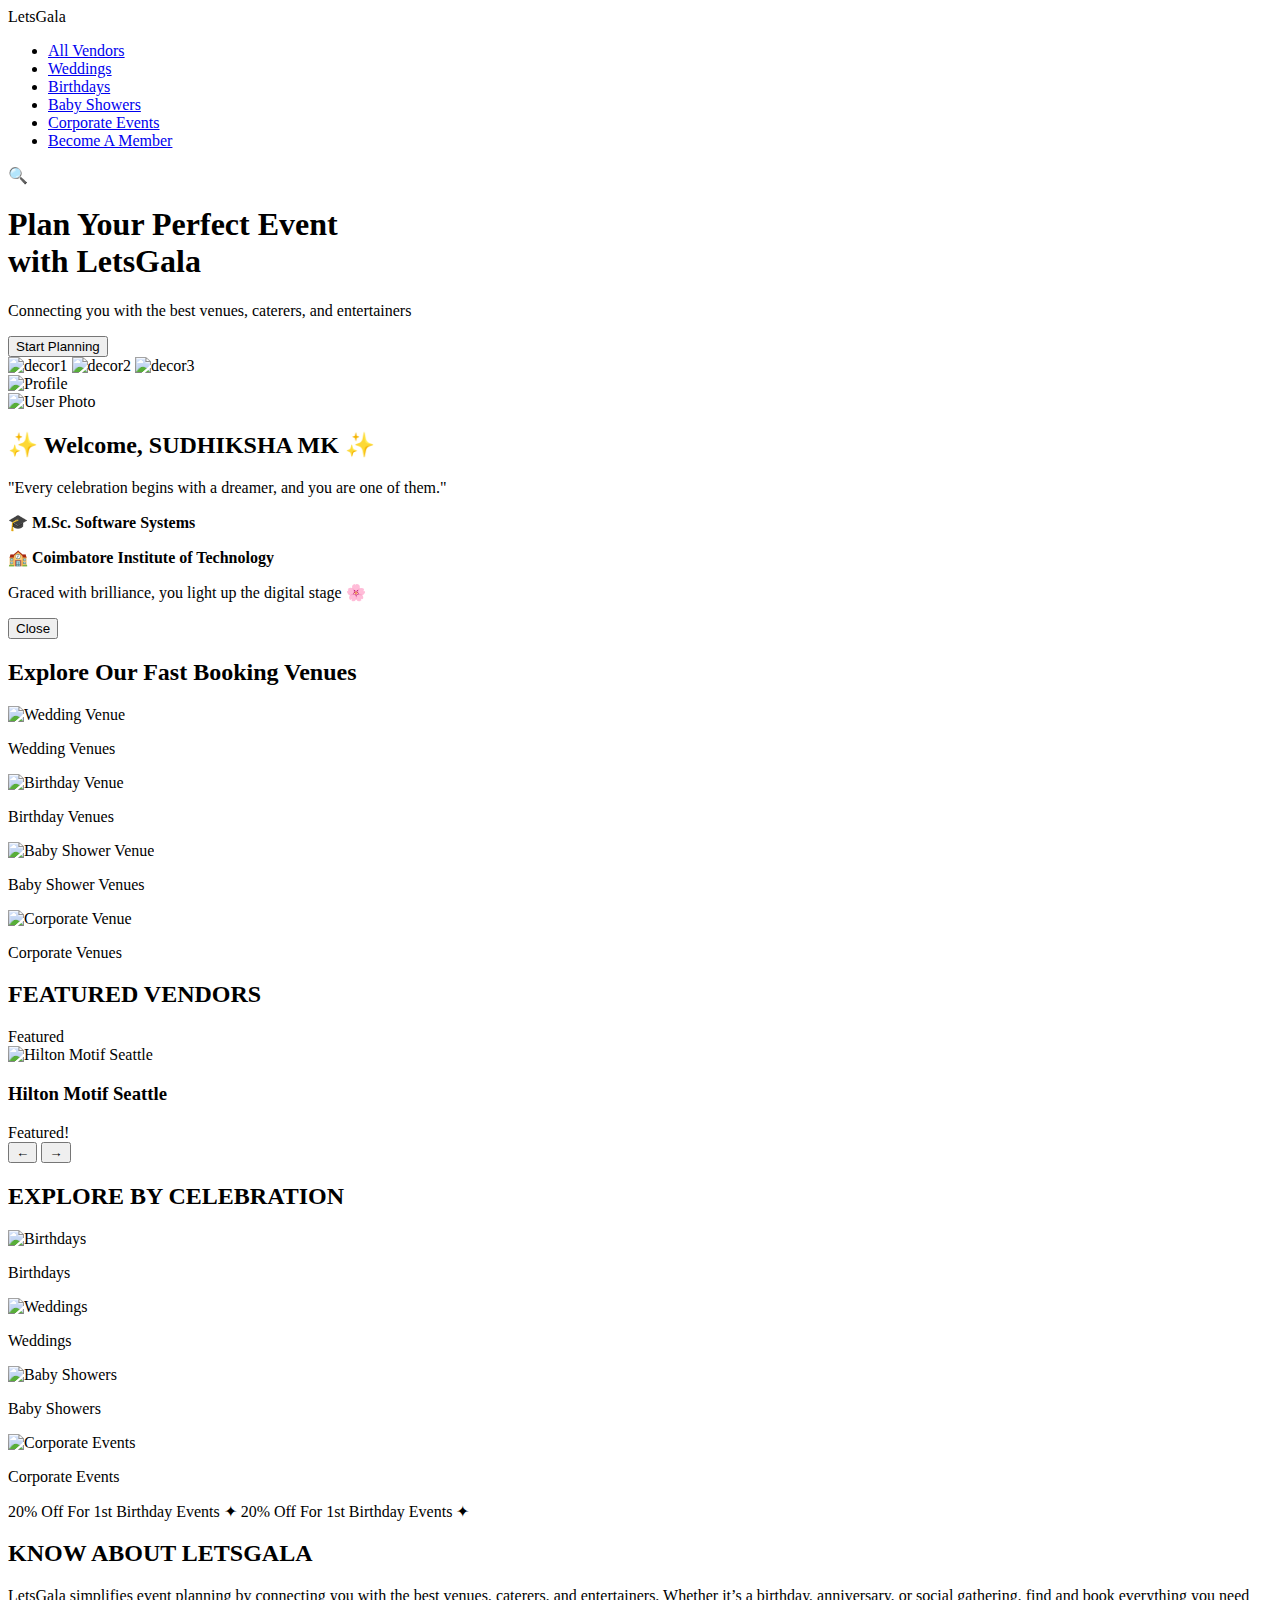
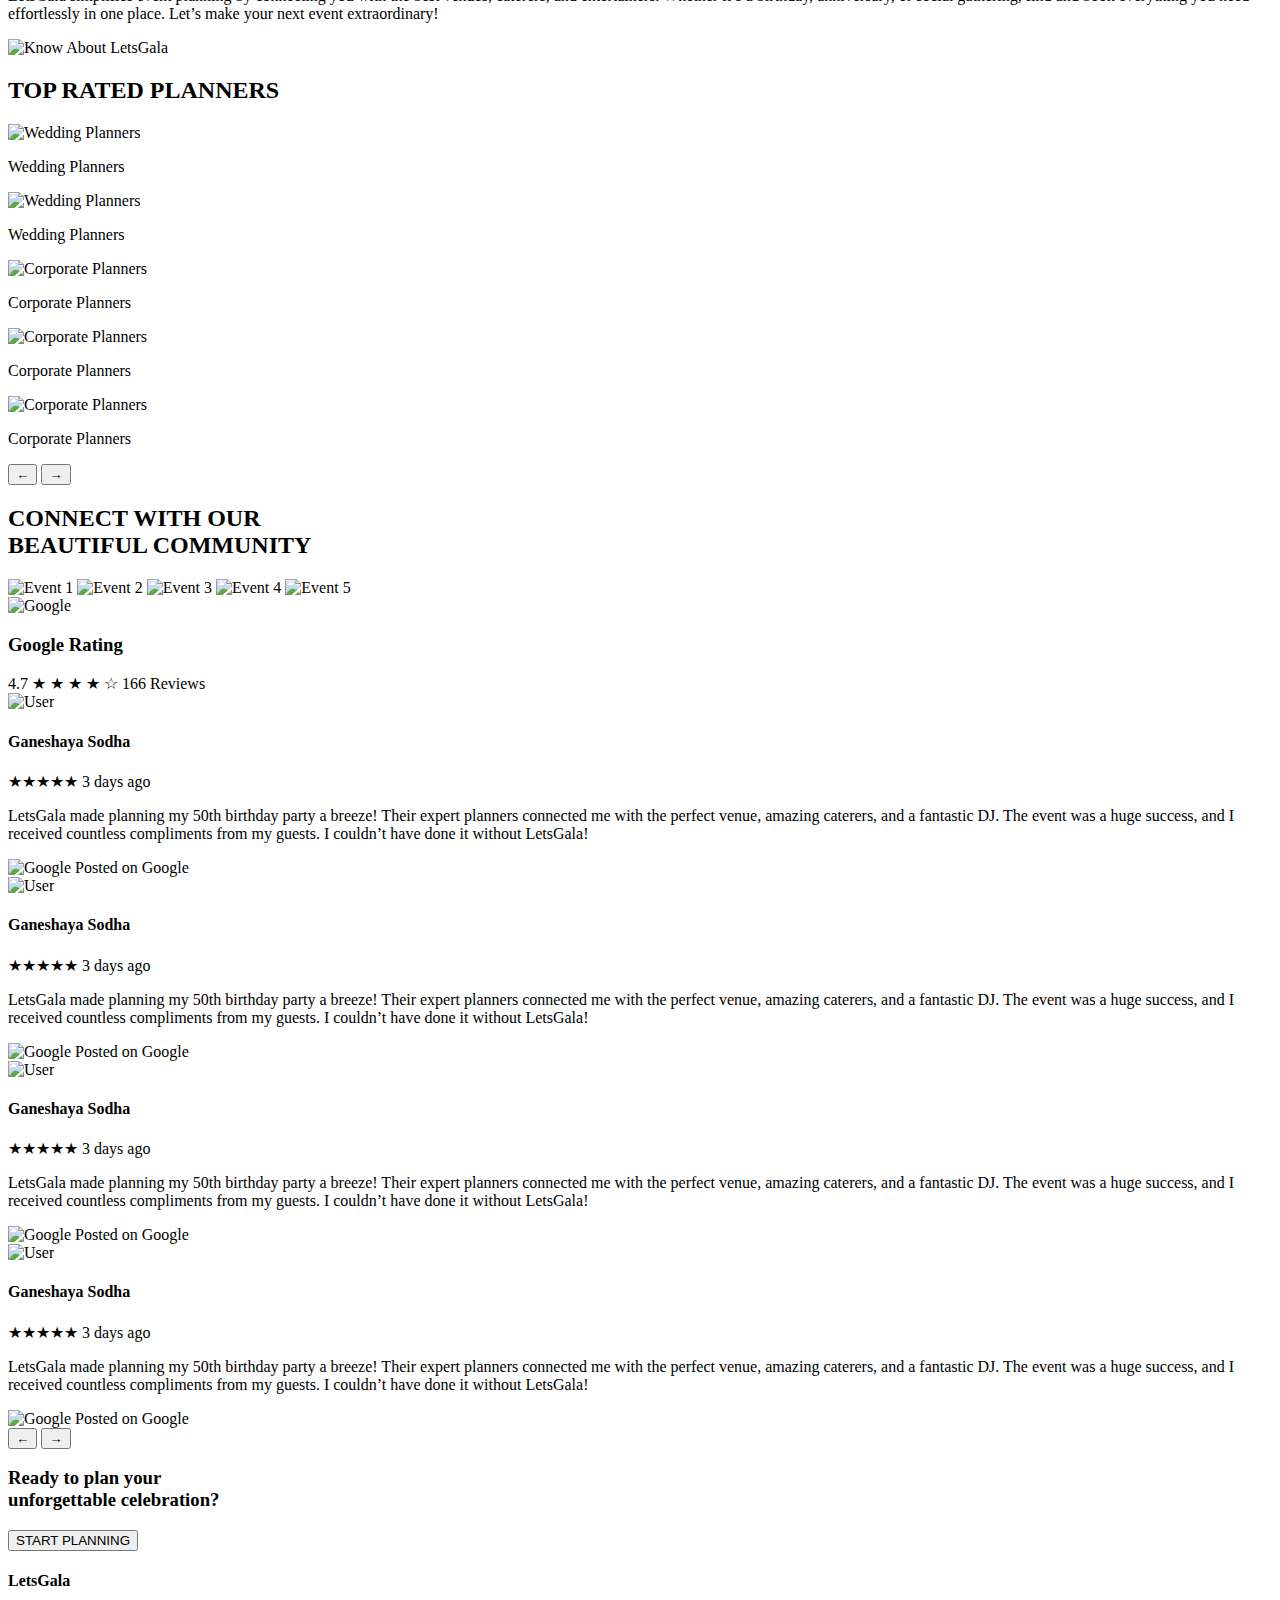
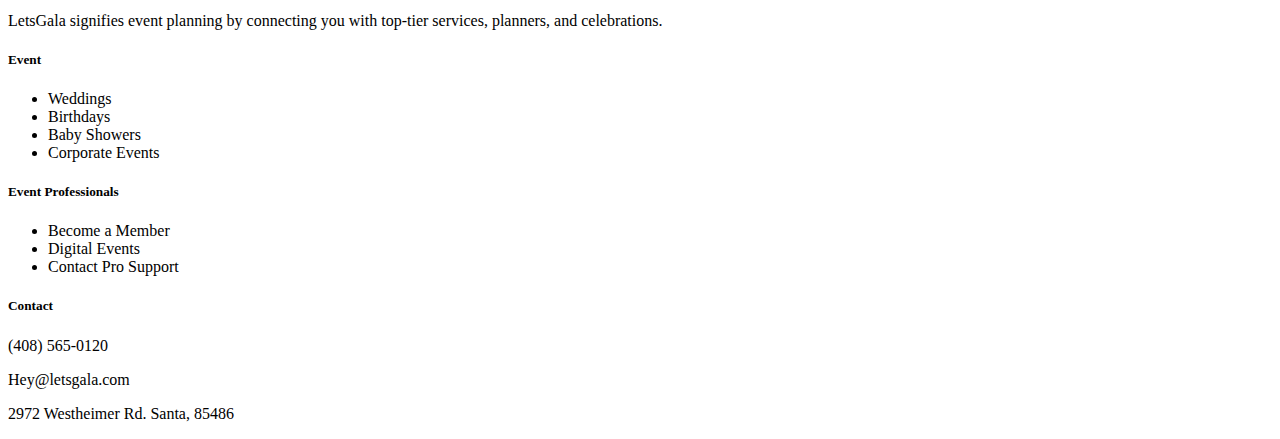
==== index.html @ 01cedaa5 "Add files via upload" ====
<!DOCTYPE html>
<html lang="en">
<head>
  <meta charset="UTF-8" />
  <meta name="viewport" content="width=device-width, initial-scale=1.0" />
  <title>LetsGala - Event Planning</title>
  <link rel="stylesheet" href="css/style.css" />
</head>
<body>
  <header>
    <div class="logo">Lets<span>Gala</span></div>
    <nav>
      <ul>
        <li><a href="all-vendors.html" class="all-vendors-btn">All Vendors</a></li>
        <li><a href="#">Weddings</a></li>
        <li><a href="#">Birthdays</a></li>
        <li><a href="#">Baby Showers</a></li>
        <li><a href="#">Corporate Events</a></li>
        <li><a href="#">Become A Member</a></li>
      </ul>
    </nav>
    <div class="icon">&#128269;</div>
  </header>

  <section class="hero">
    <div class="text-content">
      <h1>Plan Your Perfect Event<br>with LetsGala</h1>
      <p>Connecting you with the best venues, caterers, and entertainers</p>
      <button>Start Planning</button>
    </div>
    <div class="images-decor">
      <img src="images/decor1.png" class="decor shape1" alt="decor1" />
      <img src="images/decor2.png" class="decor shape2" alt="decor2" />
      <img src="images/decor3.png" class="decor shape3" alt="decor3" />
    </div>
  </section>

  <div class="nav-icons">
    <img src="images/profile.png" alt="Profile" id="profileIcon" class="profile-icon" />
  </div>
  
  <!-- Slide-in Profile Popup -->
  <div class="profile-popup" id="profilePopup">
    <div class="profile-content">
      <img src="images/user.png" alt="User Photo" class="user-image" />
  
      <h2>✨ Welcome, SUDHIKSHA MK ✨</h2>
      
      <p class="quote">"Every celebration begins with a dreamer, and you are one of them."</p>
  
      <div class="user-info">
        <p><strong>🎓 M.Sc. Software Systems</strong></p>
        <p><strong>🏫 Coimbatore Institute of Technology</strong></p>
      </div>
  
      <p class="footer-note">Graced with brilliance, you light up the digital stage 🌸</p>
  
      <button id="closeProfile">Close</button>
    </div>
  </div>
  
  

  <section class="venues">
    <h2>Explore Our <span>Fast Booking Venues</span></h2>
    <div class="venue-cards">
      <div class="card">
        <img src="images/decor1.png" alt="Wedding Venue" />
        <p>Wedding Venues</p>
      </div>
      <div class="card">
        <img src="images/decor1.png" alt="Birthday Venue" />
        <p>Birthday Venues</p>
      </div>
      <div class="card">
        <img src="images/decor1.png" alt="Baby Shower Venue" />
        <p>Baby Shower Venues</p>
      </div>
      <div class="card">
        <img src="images/decor1.png" alt="Corporate Venue" />
        <p>Corporate Venues</p>
      </div>
    </div>
  </section>

  <section class="featured-vendors">
    <h2><span>FEATURED</span> VENDORS</h2>
    <div class="vendor-card">
      <div class="vendor-tag">Featured</div>
      <img src="images/decor1.png" alt="Hilton Motif Seattle" />
      <div class="vendor-info">
        <h3>Hilton Motif Seattle</h3>
        <span class="badge">Featured!</span>
      </div>
      <div class="vendor-controls">
        <button>&larr;</button>
        <button>&rarr;</button>
      </div>
    </div>
  </section>
  
  <section class="celebration-section">
    <h2>EXPLORE BY <span>CELEBRATION</span></h2>
    <div class="celebration-cards">
      <div class="card">
        <img src="images/decor1.png" alt="Birthdays" />
        <p>Birthdays</p>
      </div>
      <div class="card">
        <img src="images/decor1.png" alt="Weddings" />
        <p>Weddings</p>
      </div>
      <div class="card">
        <img src="images/decor1.png" alt="Baby Showers" />
        <p>Baby Showers</p>
      </div>
      <div class="card">
        <img src="images/decor1.png" alt="Corporate Events" />
        <p>Corporate Events</p>
      </div>
    </div>
  </section>

  <section class="know-about">
    <div class="offer-strip">20% Off For 1st Birthday Events ✦ 20% Off For 1st Birthday Events ✦</div>
  
    <div class="about-section">
      <h2>KNOW ABOUT <span>LETSGALA</span></h2>
      <p>
        LetsGala simplifies event planning by connecting you with the best venues, caterers, and entertainers.
        Whether it’s a birthday, anniversary, or social gathering, find and book everything you need effortlessly
        in one place. Let’s make your next event extraordinary!
      </p>
      <img src="images/decor1.png" alt="Know About LetsGala" class="about-image" />
    </div>
  
    <div class="planner-section">
      <h2>TOP RATED <span>PLANNERS</span></h2>
      <div class="planner-carousel">
        <div class="planner-card">
          <img src="images/decor1.png" alt="Wedding Planners" />
          <p>Wedding Planners</p>
        </div>
        <div class="planner-card">
          <img src="images/decor1.png" alt="Wedding Planners" />
          <p>Wedding Planners</p>
        </div>
        <div class="planner-card">
          <img src="images/decor1.png" alt="Corporate Planners" />
          <p>Corporate Planners</p>
        </div>
        <div class="planner-card">
          <img src="images/decor1.png" alt="Corporate Planners" />
          <p>Corporate Planners</p>
        </div>
        <div class="planner-card">
          <img src="images/decor1.png" alt="Corporate Planners" />
          <p>Corporate Planners</p>
        </div>
      </div>
      <div class="carousel-nav">
        <button>&larr;</button>
        <button>&rarr;</button>
      </div>
    </div>
  </section>

  <section class="community-section">
    <h2>CONNECT WITH OUR<br><span class="highlight">BEAUTIFUL COMMUNITY</span></h2>
  
    <div class="community-gallery">
      <img src="images/decor1.png" alt="Event 1">
      <img src="images/decor1.png" alt="Event 2">
      <img src="images/decor1.png" alt="Event 3">
      <img src="images/decor1.png" alt="Event 4">
      <img src="images/decor1.png" alt="Event 5">
    </div>
  </section>

  <section class="reviews-section">
    <div class="review-header">
      <img src="images/google-icon.png" alt="Google" class="google-icon">
      <div class="rating-info">
        <h3><span class="google-text">Google</span> Rating</h3>
        <div class="stars">
          <span class="rating-score">4.7</span>
          <span class="star">★ ★ ★ ★ ☆</span>
          <span class="review-count">166 Reviews</span>
        </div>
      </div>
    </div>
  
    <div class="reviews-carousel">
      <!-- Repeat this card for each review -->
      <div class="review-card">
        <img src="images/profile.png" alt="User" class="profile-pic">
        <div class="review-content">
          <h4>Ganeshaya Sodha</h4>
          <div class="stars-small">★★★★★ <span class="date">3 days ago</span></div>
          <p>LetsGala made planning my 50th birthday party a breeze! Their expert planners connected me with the perfect venue, amazing caterers, and a fantastic DJ. The event was a huge success, and I received countless compliments from my guests. I couldn’t have done it without LetsGala!</p>
          <div class="google-badge">
            <img src="images/google-icon.png" alt="Google" class="g-icon-small">
            <span>Posted on Google</span>
          </div>
        </div>
      </div>

      <div class="review-card">
        <img src="images/profile.png" alt="User" class="profile-pic">
        <div class="review-content">
          <h4>Ganeshaya Sodha</h4>
          <div class="stars-small">★★★★★ <span class="date">3 days ago</span></div>
          <p>LetsGala made planning my 50th birthday party a breeze! Their expert planners connected me with the perfect venue, amazing caterers, and a fantastic DJ. The event was a huge success, and I received countless compliments from my guests. I couldn’t have done it without LetsGala!</p>
          <div class="google-badge">
            <img src="images/decor1.png" alt="Google" class="g-icon-small">
            <span>Posted on Google</span>
          </div>
        </div>
      </div>

      <div class="review-card">
        <img src="images/profile.png" alt="User" class="profile-pic">
        <div class="review-content">
          <h4>Ganeshaya Sodha</h4>
          <div class="stars-small">★★★★★ <span class="date">3 days ago</span></div>
          <p>LetsGala made planning my 50th birthday party a breeze! Their expert planners connected me with the perfect venue, amazing caterers, and a fantastic DJ. The event was a huge success, and I received countless compliments from my guests. I couldn’t have done it without LetsGala!</p>
          <div class="google-badge">
            <img src="images/decor1.png" alt="Google" class="g-icon-small">
            <span>Posted on Google</span>
          </div>
        </div>
      </div>

      

      <div class="review-card">
        <img src="images/profile.png" alt="User" class="profile-pic">
        <div class="review-content">
          <h4>Ganeshaya Sodha</h4>
          <div class="stars-small">★★★★★ <span class="date">3 days ago</span></div>
          <p>LetsGala made planning my 50th birthday party a breeze! Their expert planners connected me with the perfect venue, amazing caterers, and a fantastic DJ. The event was a huge success, and I received countless compliments from my guests. I couldn’t have done it without LetsGala!</p>
          <div class="google-badge">
            <img src="images/decor1.png" alt="Google" class="g-icon-small">
            <span>Posted on Google</span>
          </div>
        </div>
      </div>
  
      <!-- Copy the card above as needed (4 cards in total) -->
    </div>
  
    <div class="carousel-nav">
      <button class="nav-btn">←</button>
      <button class="nav-btn">→</button>
    </div>
  </section>
  
  
  <footer class="cta-footer">
    <div class="cta-box">
      <h3>Ready to plan your<br><span class="emphasis">unforgettable celebration?</span></h3>
      <button class="cta-button">START PLANNING</button>
    </div>
  
    <div class="footer-grid">
      <div class="footer-column">
        <h4>Lets<span class="logo-accent">Gala</span></h4>
        <p>LetsGala signifies event planning by connecting you with top-tier services, planners, and celebrations.</p>
        <div class="social-icons">
          <i class="fab fa-facebook"></i>
          <i class="fab fa-instagram"></i>
          <i class="fab fa-pinterest"></i>
        </div>
      </div>
  
      <div class="footer-column">
        <h5>Event</h5>
        <ul>
          <li>Weddings</li>
          <li>Birthdays</li>
          <li>Baby Showers</li>
          <li>Corporate Events</li>
        </ul>
      </div>
  
      <div class="footer-column">
        <h5>Event Professionals</h5>
        <ul>
          <li>Become a Member</li>
          <li>Digital Events</li>
          <li>Contact Pro Support</li>
        </ul>
      </div>
  
      <div class="footer-column">
        <h5>Contact</h5>
        <p>(408) 565-0120</p>
        <p>Hey@letsgala.com</p>
        <p>2972 Westheimer Rd. Santa, 85486</p>
      </div>
    </div>
  </footer>
  
  



  <script>
    const profileIcon = document.getElementById("profileIcon");
    const profilePopup = document.getElementById("profilePopup");
    const closeBtn = document.getElementById("closeProfile");
  
    profileIcon.addEventListener("click", () => {
      profilePopup.classList.toggle("active");
    });
  
    closeBtn.addEventListener("click", () => {
      profilePopup.classList.remove("active");
    });
  </script>
  
  
</body>
</html>
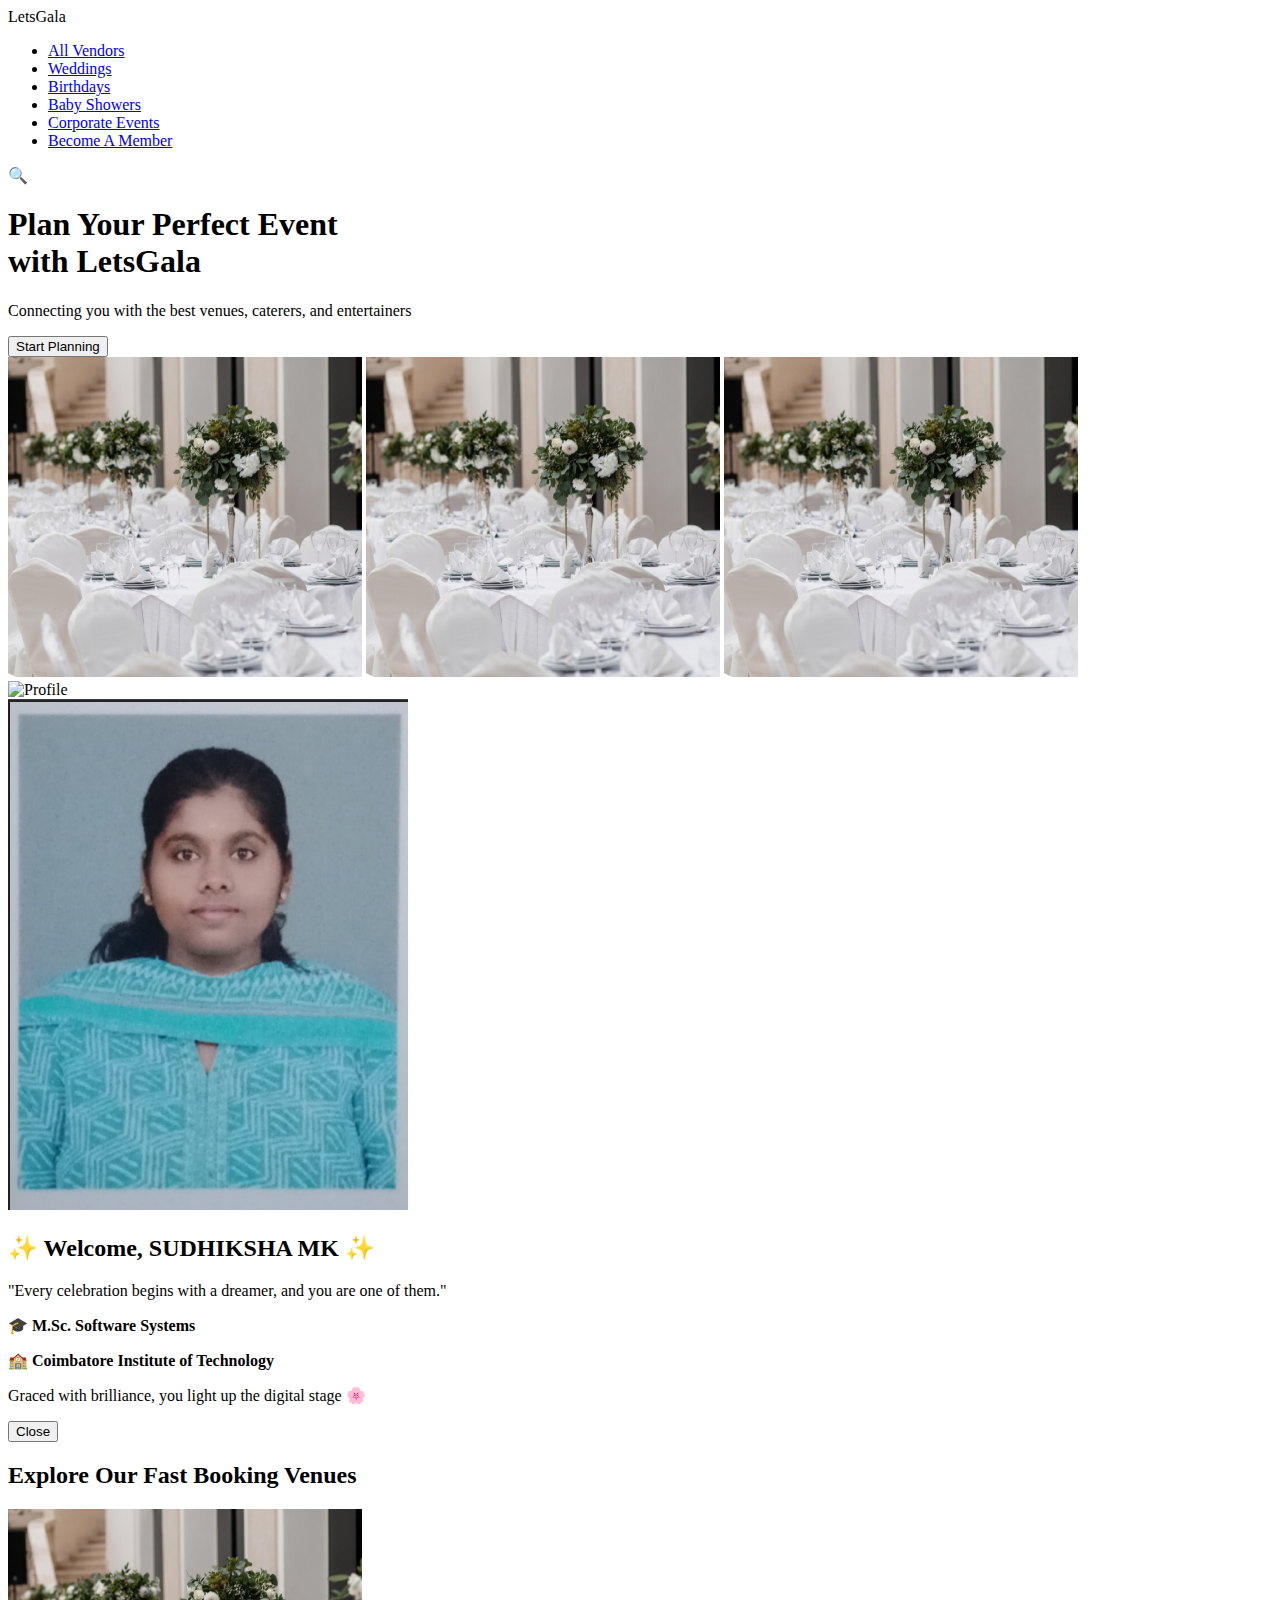
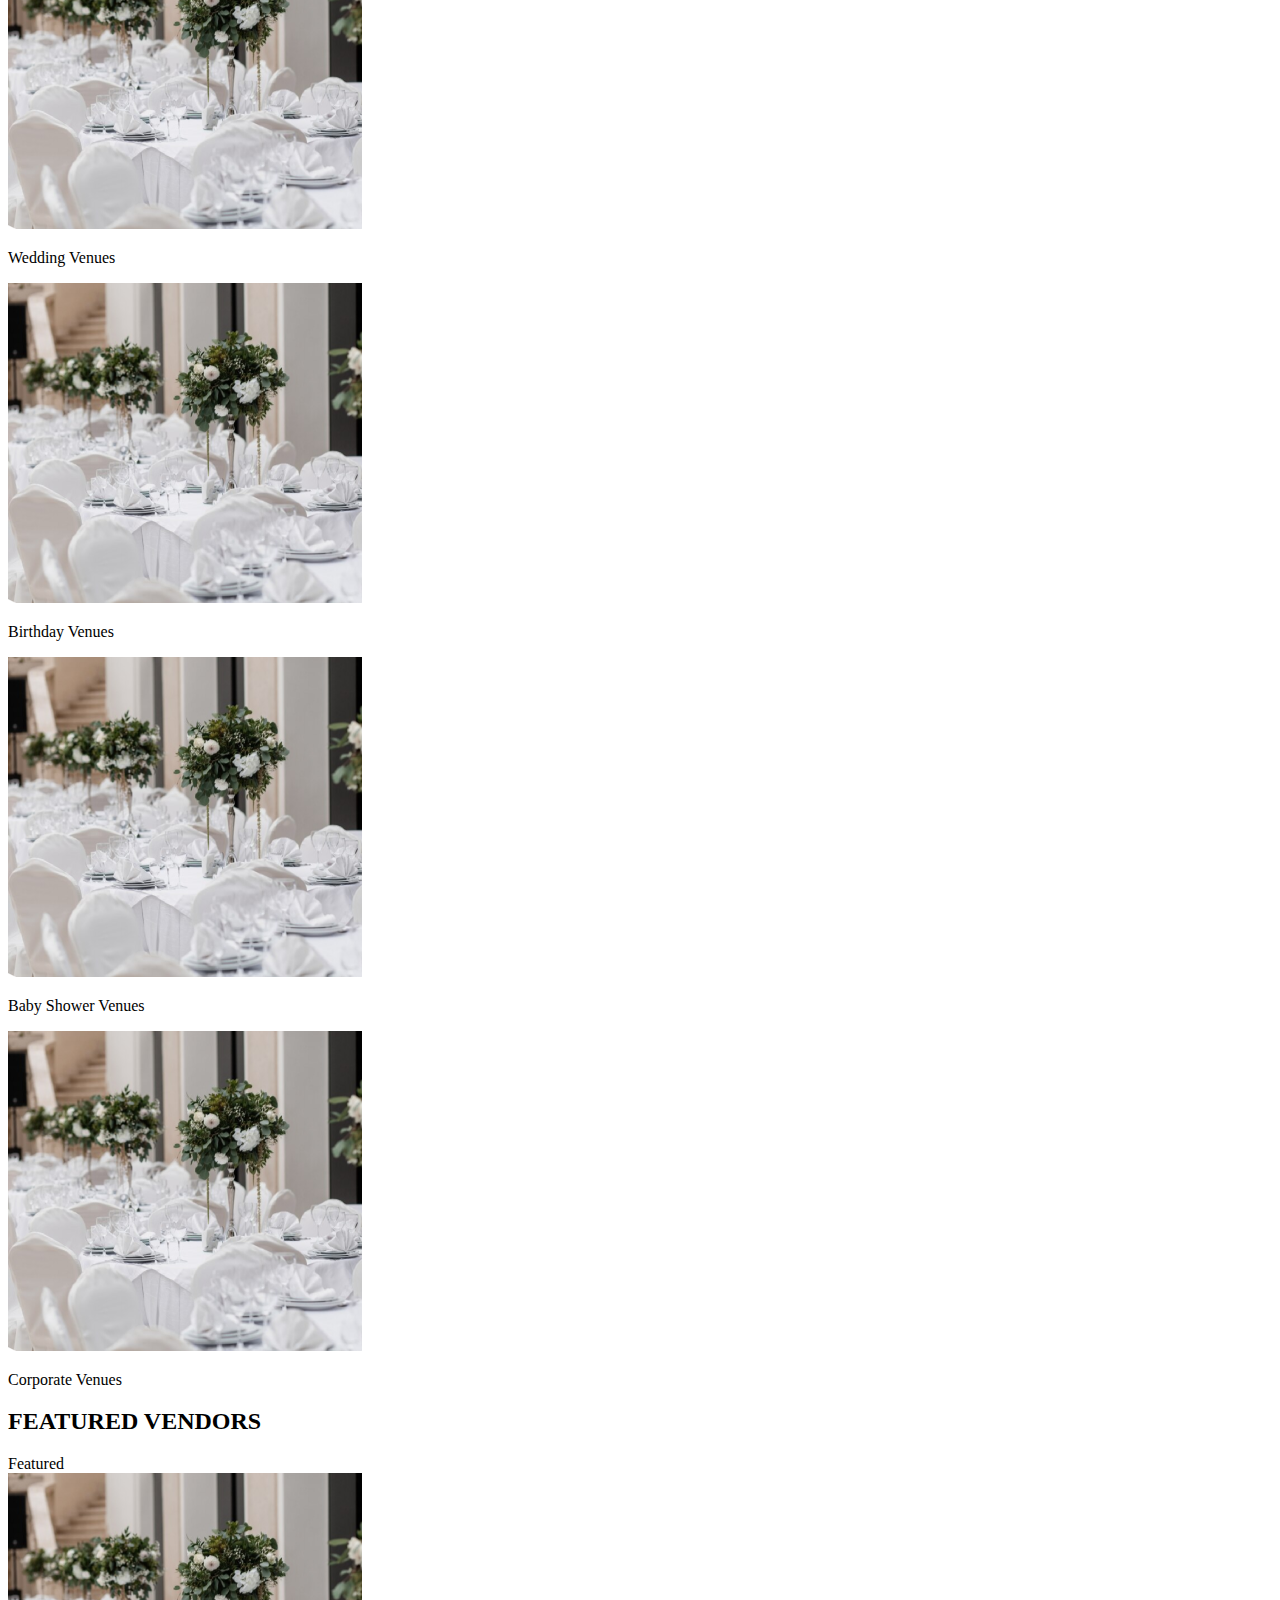
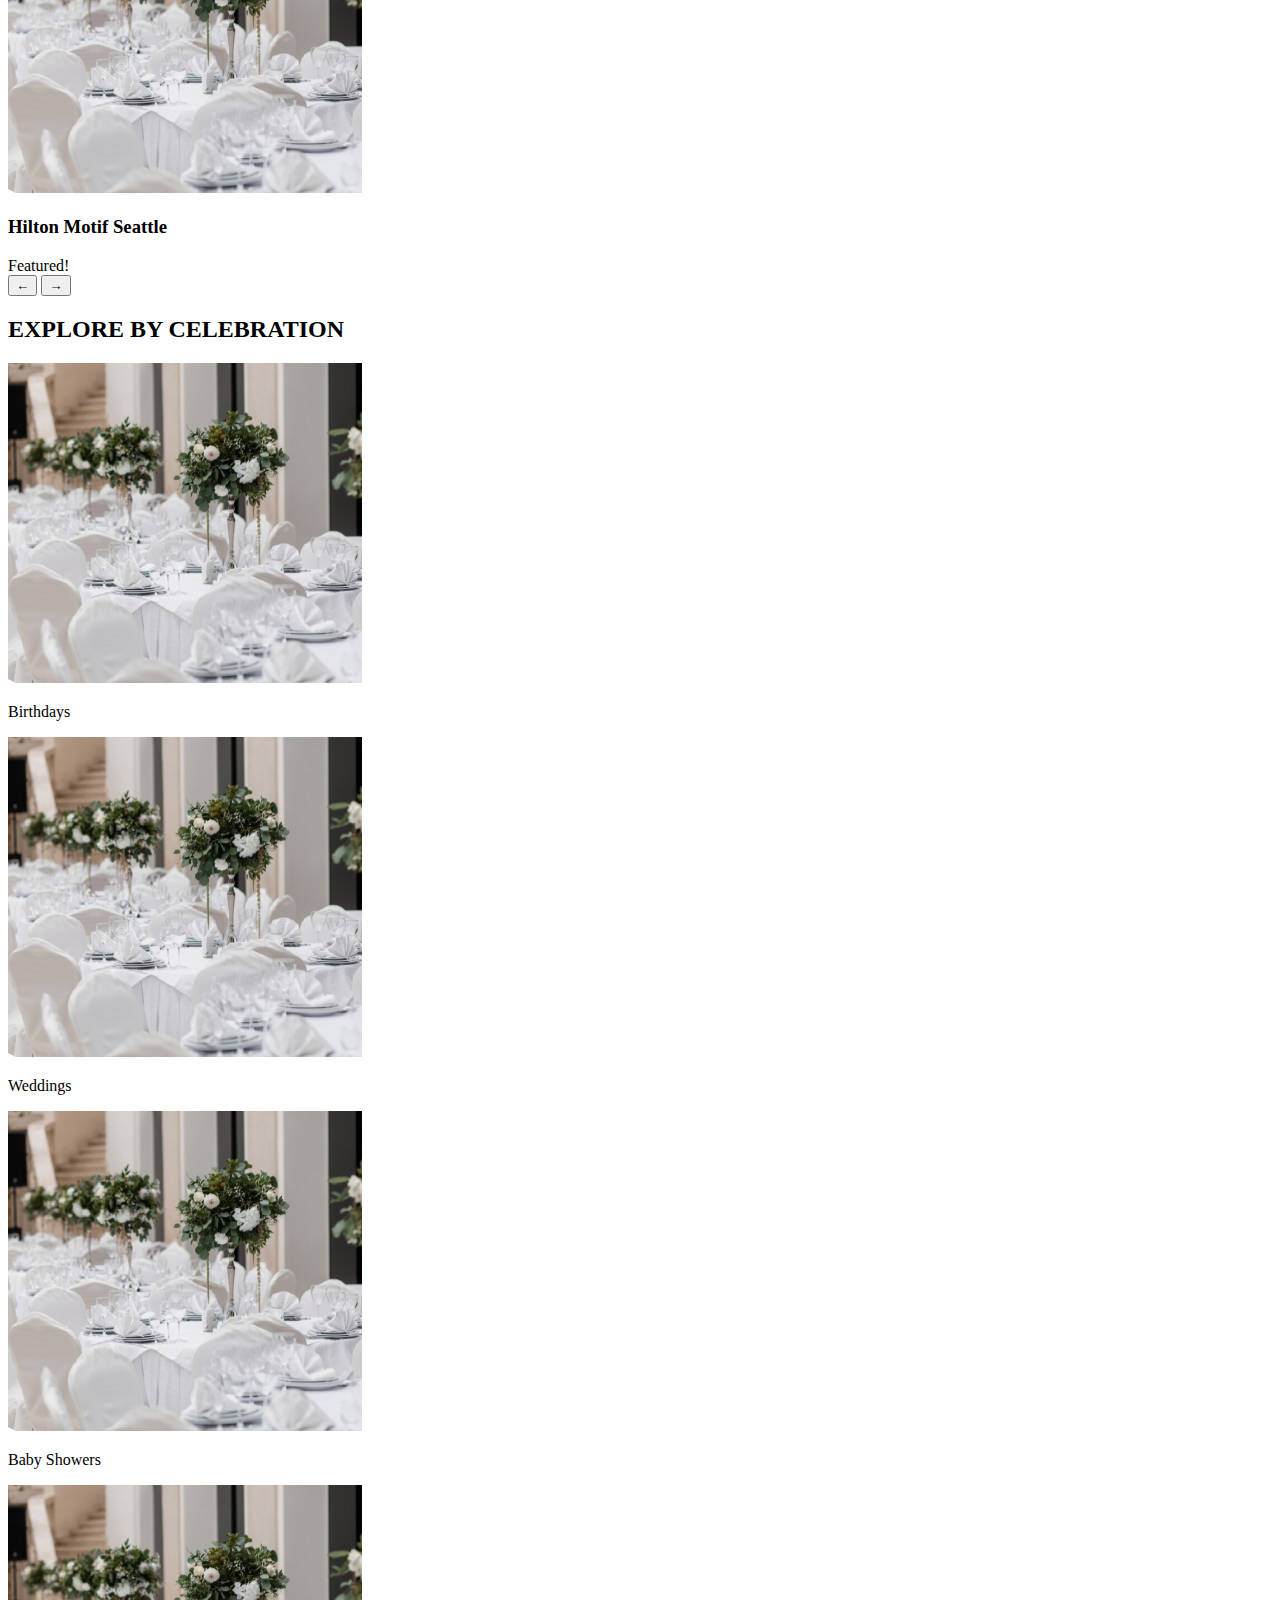
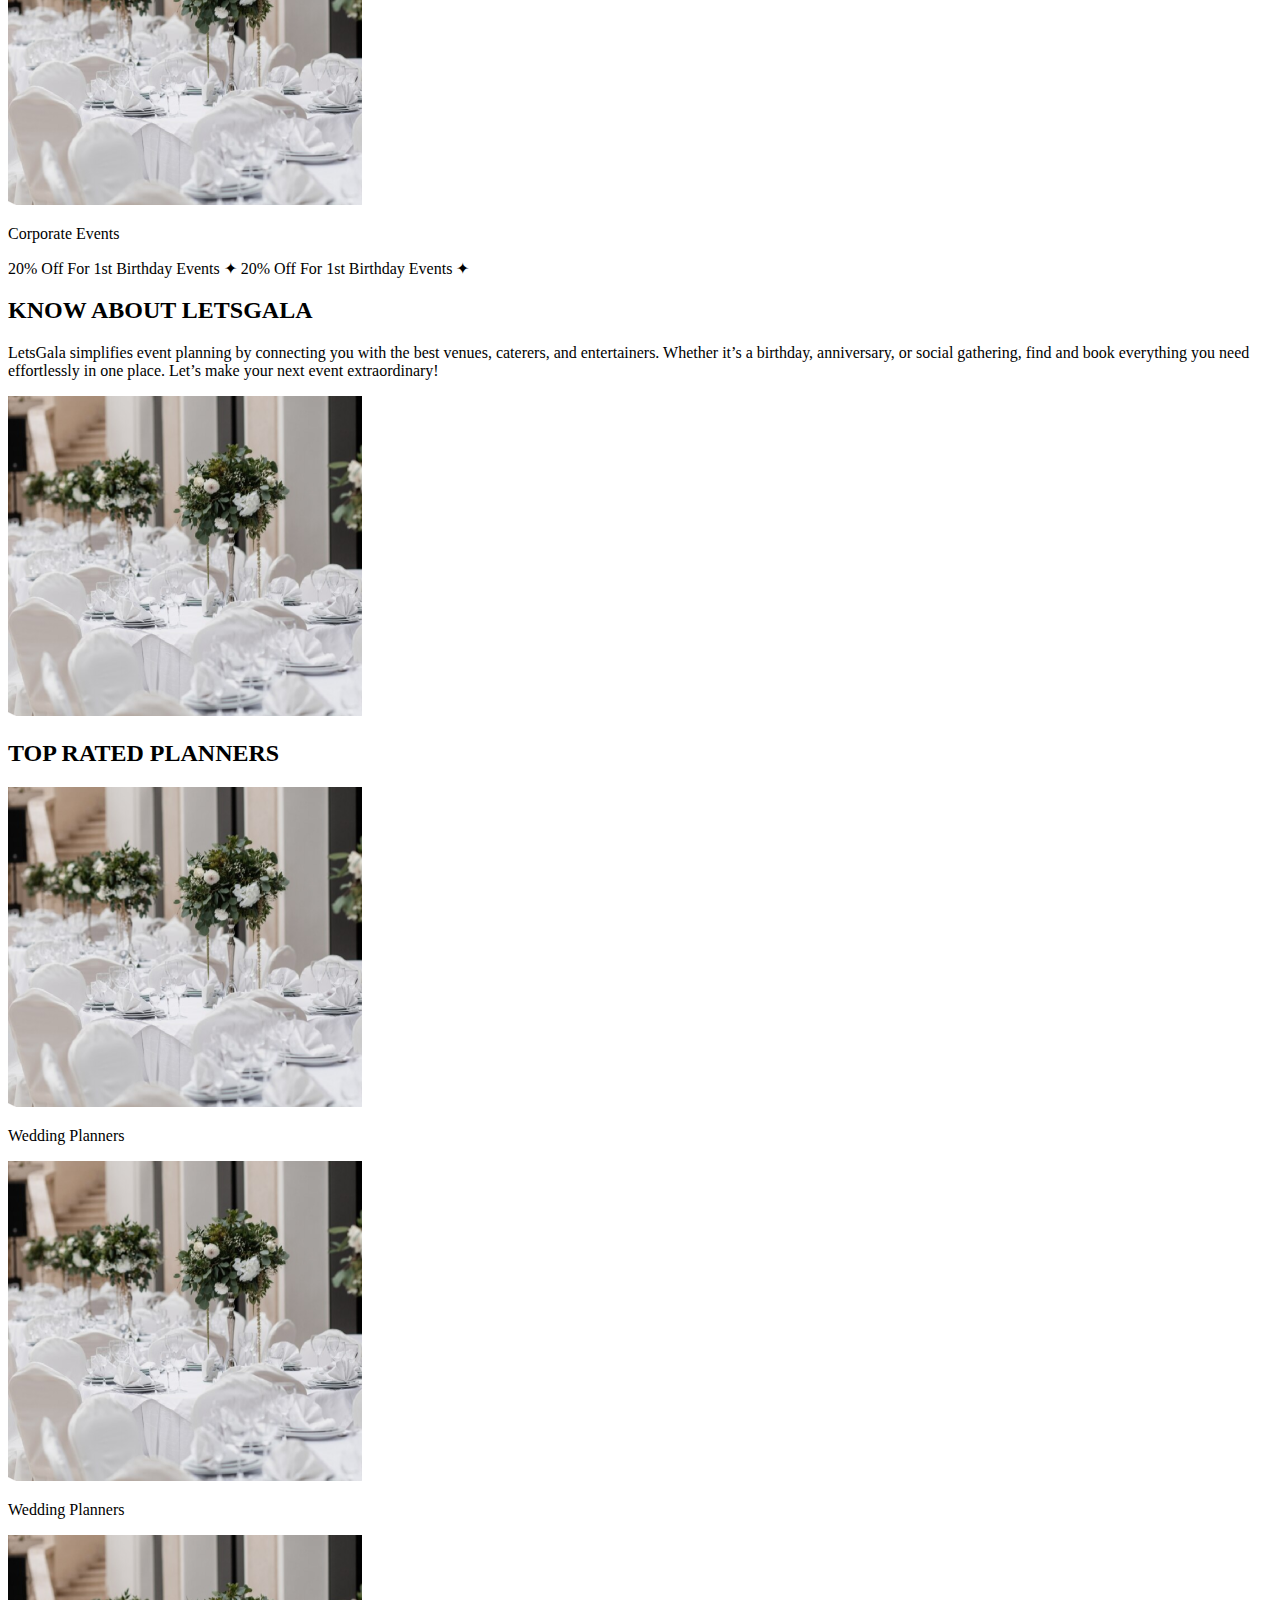
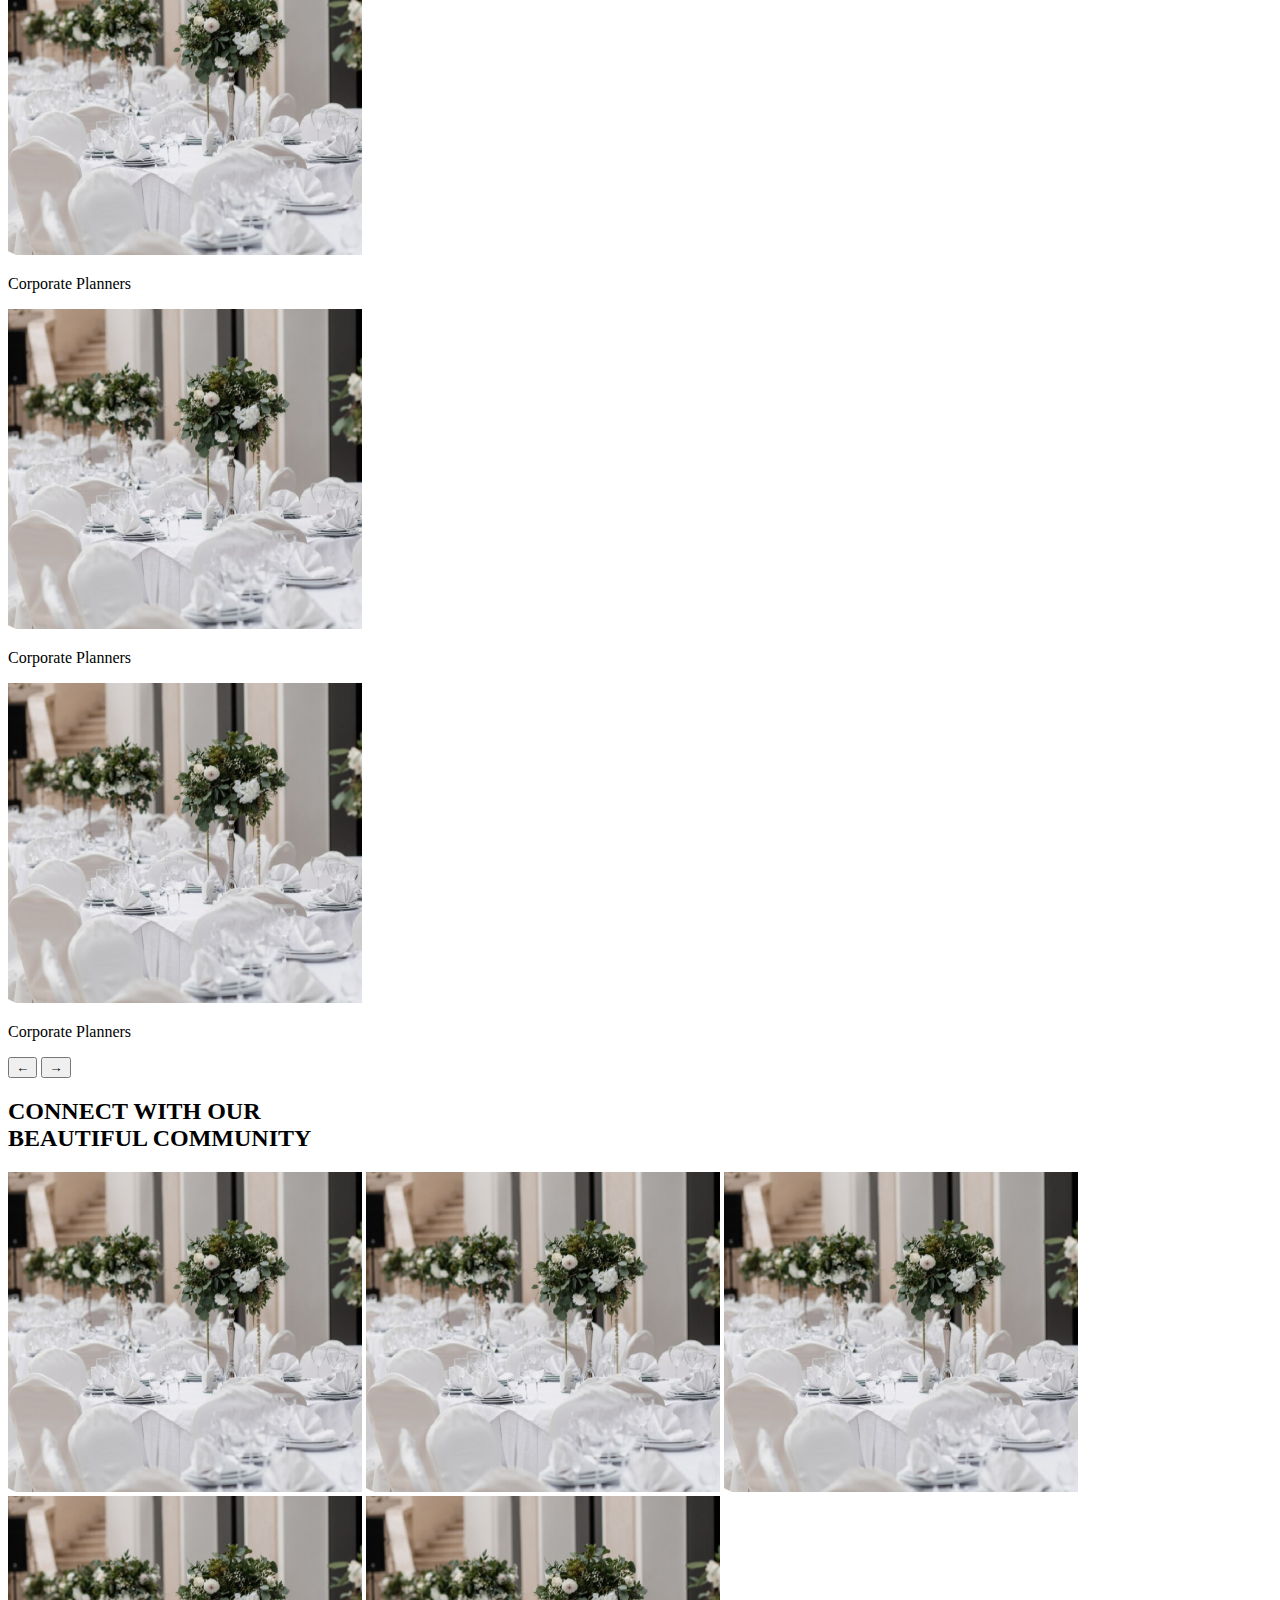
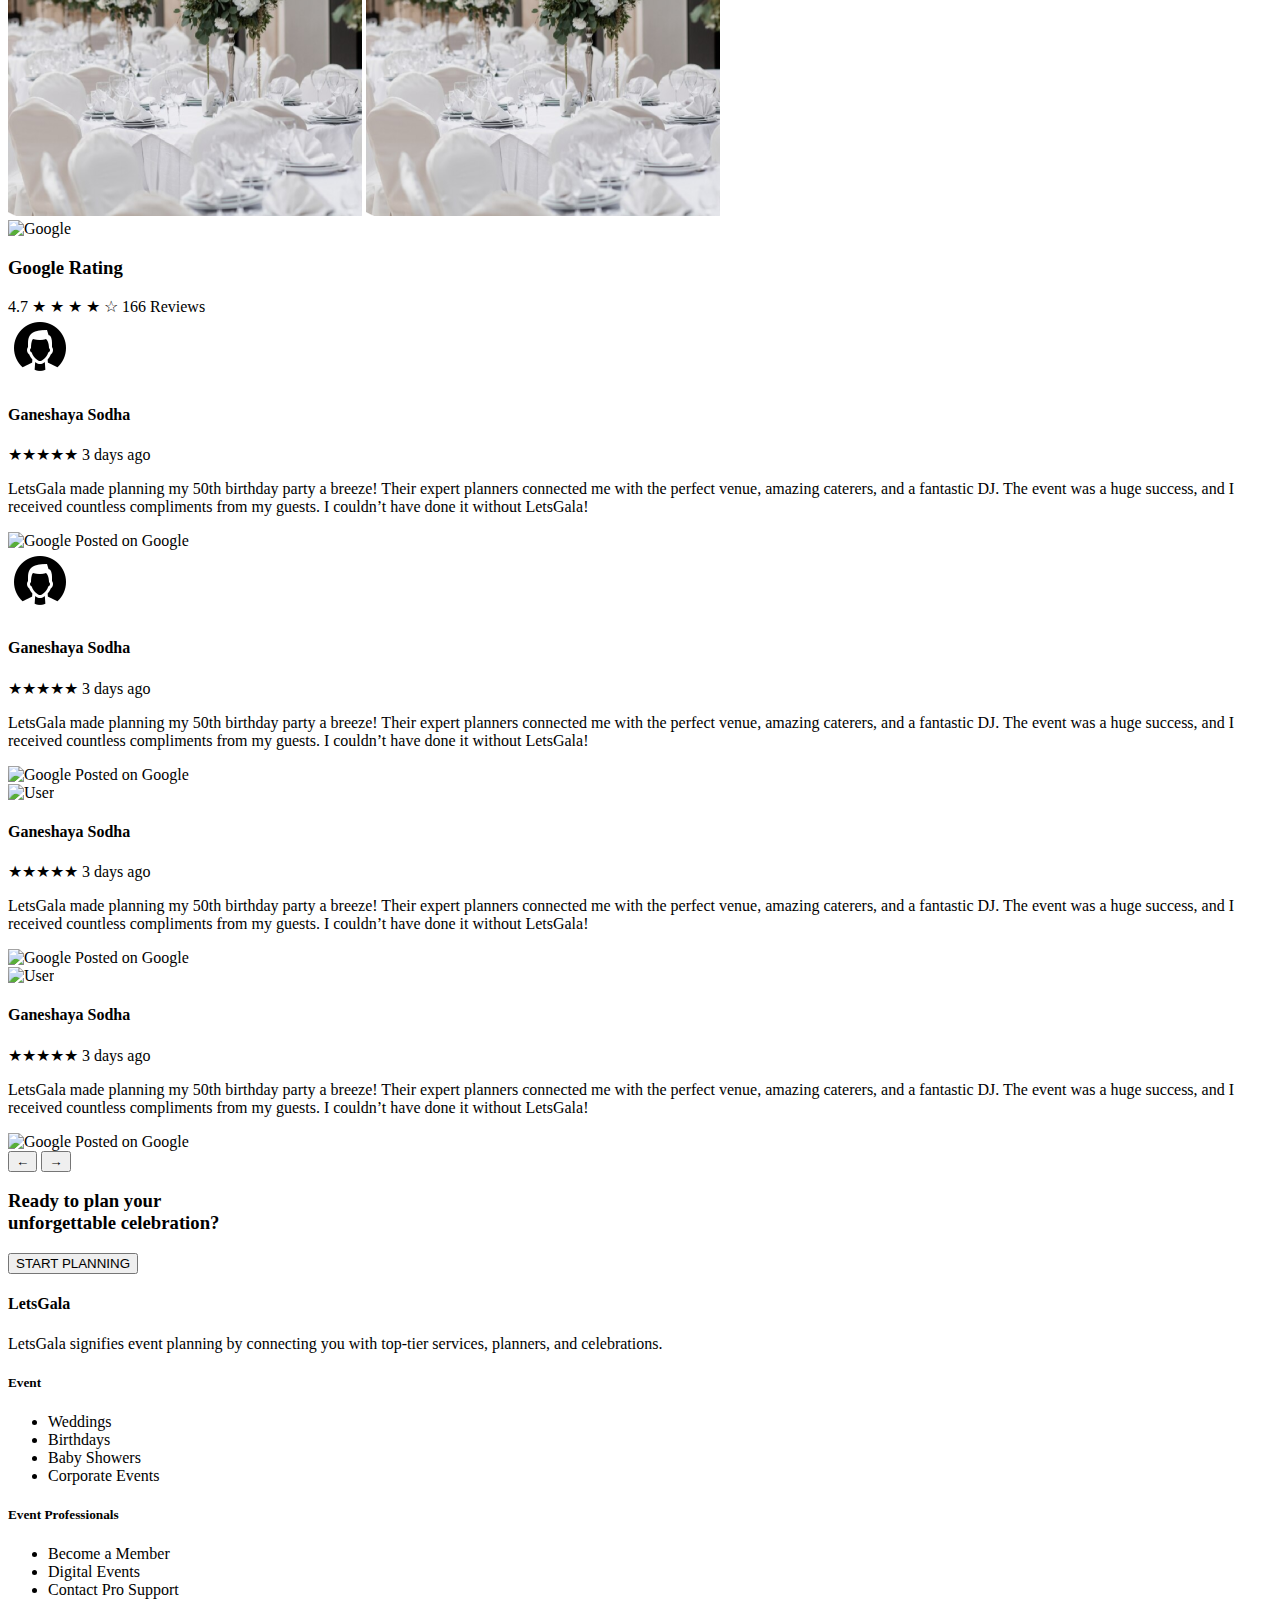
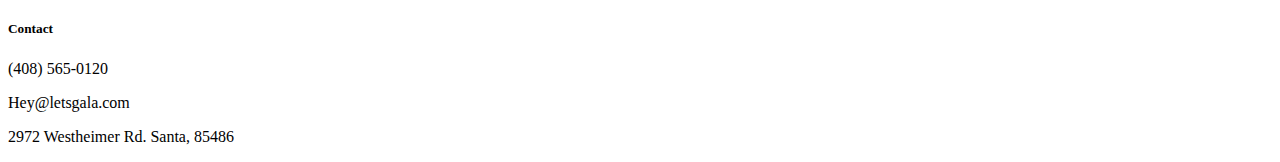
==== commit 9adda92c: "Update index.html" ====
--- a/index.html
+++ b/index.html
@@ -29,9 +29,9 @@
       <button>Start Planning</button>
     </div>
     <div class="images-decor">
-      <img src="images/decor1.png" class="decor shape1" alt="decor1" />
-      <img src="images/decor2.png" class="decor shape2" alt="decor2" />
-      <img src="images/decor3.png" class="decor shape3" alt="decor3" />
+      <img src="decor1.png" class="decor shape1" alt="decor1" />
+      <img src="decor2.png" class="decor shape2" alt="decor2" />
+      <img src="decor3.png" class="decor shape3" alt="decor3" />
     </div>
   </section>
 
@@ -42,7 +42,7 @@
   <!-- Slide-in Profile Popup -->
   <div class="profile-popup" id="profilePopup">
     <div class="profile-content">
-      <img src="images/user.png" alt="User Photo" class="user-image" />
+      <img src="user.png" alt="User Photo" class="user-image" />
   
       <h2>✨ Welcome, SUDHIKSHA MK ✨</h2>
       
@@ -65,19 +65,19 @@
     <h2>Explore Our <span>Fast Booking Venues</span></h2>
     <div class="venue-cards">
       <div class="card">
-        <img src="images/decor1.png" alt="Wedding Venue" />
+        <img src="decor1.png" alt="Wedding Venue" />
         <p>Wedding Venues</p>
       </div>
       <div class="card">
-        <img src="images/decor1.png" alt="Birthday Venue" />
+        <img src="decor1.png" alt="Birthday Venue" />
         <p>Birthday Venues</p>
       </div>
       <div class="card">
-        <img src="images/decor1.png" alt="Baby Shower Venue" />
+        <img src="decor1.png" alt="Baby Shower Venue" />
         <p>Baby Shower Venues</p>
       </div>
       <div class="card">
-        <img src="images/decor1.png" alt="Corporate Venue" />
+        <img src="decor1.png" alt="Corporate Venue" />
         <p>Corporate Venues</p>
       </div>
     </div>
@@ -87,7 +87,7 @@
     <h2><span>FEATURED</span> VENDORS</h2>
     <div class="vendor-card">
       <div class="vendor-tag">Featured</div>
-      <img src="images/decor1.png" alt="Hilton Motif Seattle" />
+      <img src="decor1.png" alt="Hilton Motif Seattle" />
       <div class="vendor-info">
         <h3>Hilton Motif Seattle</h3>
         <span class="badge">Featured!</span>
@@ -103,19 +103,19 @@
     <h2>EXPLORE BY <span>CELEBRATION</span></h2>
     <div class="celebration-cards">
       <div class="card">
-        <img src="images/decor1.png" alt="Birthdays" />
+        <img src="decor1.png" alt="Birthdays" />
         <p>Birthdays</p>
       </div>
       <div class="card">
-        <img src="images/decor1.png" alt="Weddings" />
+        <img src="decor1.png" alt="Weddings" />
         <p>Weddings</p>
       </div>
       <div class="card">
-        <img src="images/decor1.png" alt="Baby Showers" />
+        <img src="decor1.png" alt="Baby Showers" />
         <p>Baby Showers</p>
       </div>
       <div class="card">
-        <img src="images/decor1.png" alt="Corporate Events" />
+        <img src="decor1.png" alt="Corporate Events" />
         <p>Corporate Events</p>
       </div>
     </div>
@@ -131,30 +131,30 @@
         Whether it’s a birthday, anniversary, or social gathering, find and book everything you need effortlessly
         in one place. Let’s make your next event extraordinary!
       </p>
-      <img src="images/decor1.png" alt="Know About LetsGala" class="about-image" />
+      <img src="decor1.png" alt="Know About LetsGala" class="about-image" />
     </div>
   
     <div class="planner-section">
       <h2>TOP RATED <span>PLANNERS</span></h2>
       <div class="planner-carousel">
         <div class="planner-card">
-          <img src="images/decor1.png" alt="Wedding Planners" />
+          <img src="decor1.png" alt="Wedding Planners" />
           <p>Wedding Planners</p>
         </div>
         <div class="planner-card">
-          <img src="images/decor1.png" alt="Wedding Planners" />
+          <img src="decor1.png" alt="Wedding Planners" />
           <p>Wedding Planners</p>
         </div>
         <div class="planner-card">
-          <img src="images/decor1.png" alt="Corporate Planners" />
+          <img src="decor1.png" alt="Corporate Planners" />
           <p>Corporate Planners</p>
         </div>
         <div class="planner-card">
-          <img src="images/decor1.png" alt="Corporate Planners" />
+          <img src="decor1.png" alt="Corporate Planners" />
           <p>Corporate Planners</p>
         </div>
         <div class="planner-card">
-          <img src="images/decor1.png" alt="Corporate Planners" />
+          <img src="decor1.png" alt="Corporate Planners" />
           <p>Corporate Planners</p>
         </div>
       </div>
@@ -169,17 +169,17 @@
     <h2>CONNECT WITH OUR<br><span class="highlight">BEAUTIFUL COMMUNITY</span></h2>
   
     <div class="community-gallery">
-      <img src="images/decor1.png" alt="Event 1">
-      <img src="images/decor1.png" alt="Event 2">
-      <img src="images/decor1.png" alt="Event 3">
-      <img src="images/decor1.png" alt="Event 4">
-      <img src="images/decor1.png" alt="Event 5">
+      <img src="decor1.png" alt="Event 1">
+      <img src="decor1.png" alt="Event 2">
+      <img src="decor1.png" alt="Event 3">
+      <img src="decor1.png" alt="Event 4">
+      <img src="decor1.png" alt="Event 5">
     </div>
   </section>
 
   <section class="reviews-section">
     <div class="review-header">
-      <img src="images/google-icon.png" alt="Google" class="google-icon">
+      <img src="google-icon.png" alt="Google" class="google-icon">
       <div class="rating-info">
         <h3><span class="google-text">Google</span> Rating</h3>
         <div class="stars">
@@ -193,13 +193,26 @@
     <div class="reviews-carousel">
       <!-- Repeat this card for each review -->
       <div class="review-card">
-        <img src="images/profile.png" alt="User" class="profile-pic">
+        <img src="profile.png" alt="User" class="profile-pic">
         <div class="review-content">
           <h4>Ganeshaya Sodha</h4>
           <div class="stars-small">★★★★★ <span class="date">3 days ago</span></div>
           <p>LetsGala made planning my 50th birthday party a breeze! Their expert planners connected me with the perfect venue, amazing caterers, and a fantastic DJ. The event was a huge success, and I received countless compliments from my guests. I couldn’t have done it without LetsGala!</p>
           <div class="google-badge">
             <img src="images/google-icon.png" alt="Google" class="g-icon-small">
+            <span>Posted on Google</span>
+          </div>
+        </div>
+      </div>
+
+      <div class="review-card">
+        <img src="profile.png" alt="User" class="profile-pic">
+        <div class="review-content">
+          <h4>Ganeshaya Sodha</h4>
+          <div class="stars-small">★★★★★ <span class="date">3 days ago</span></div>
+          <p>LetsGala made planning my 50th birthday party a breeze! Their expert planners connected me with the perfect venue, amazing caterers, and a fantastic DJ. The event was a huge success, and I received countless compliments from my guests. I couldn’t have done it without LetsGala!</p>
+          <div class="google-badge">
+            <img src="images/decor1.png" alt="Google" class="g-icon-small">
             <span>Posted on Google</span>
           </div>
         </div>
@@ -218,6 +231,8 @@
         </div>
       </div>
 
+      
+
       <div class="review-card">
         <img src="images/profile.png" alt="User" class="profile-pic">
         <div class="review-content">
@@ -230,21 +245,6 @@
           </div>
         </div>
       </div>
-
-      
-
-      <div class="review-card">
-        <img src="images/profile.png" alt="User" class="profile-pic">
-        <div class="review-content">
-          <h4>Ganeshaya Sodha</h4>
-          <div class="stars-small">★★★★★ <span class="date">3 days ago</span></div>
-          <p>LetsGala made planning my 50th birthday party a breeze! Their expert planners connected me with the perfect venue, amazing caterers, and a fantastic DJ. The event was a huge success, and I received countless compliments from my guests. I couldn’t have done it without LetsGala!</p>
-          <div class="google-badge">
-            <img src="images/decor1.png" alt="Google" class="g-icon-small">
-            <span>Posted on Google</span>
-          </div>
-        </div>
-      </div>
   
       <!-- Copy the card above as needed (4 cards in total) -->
     </div>
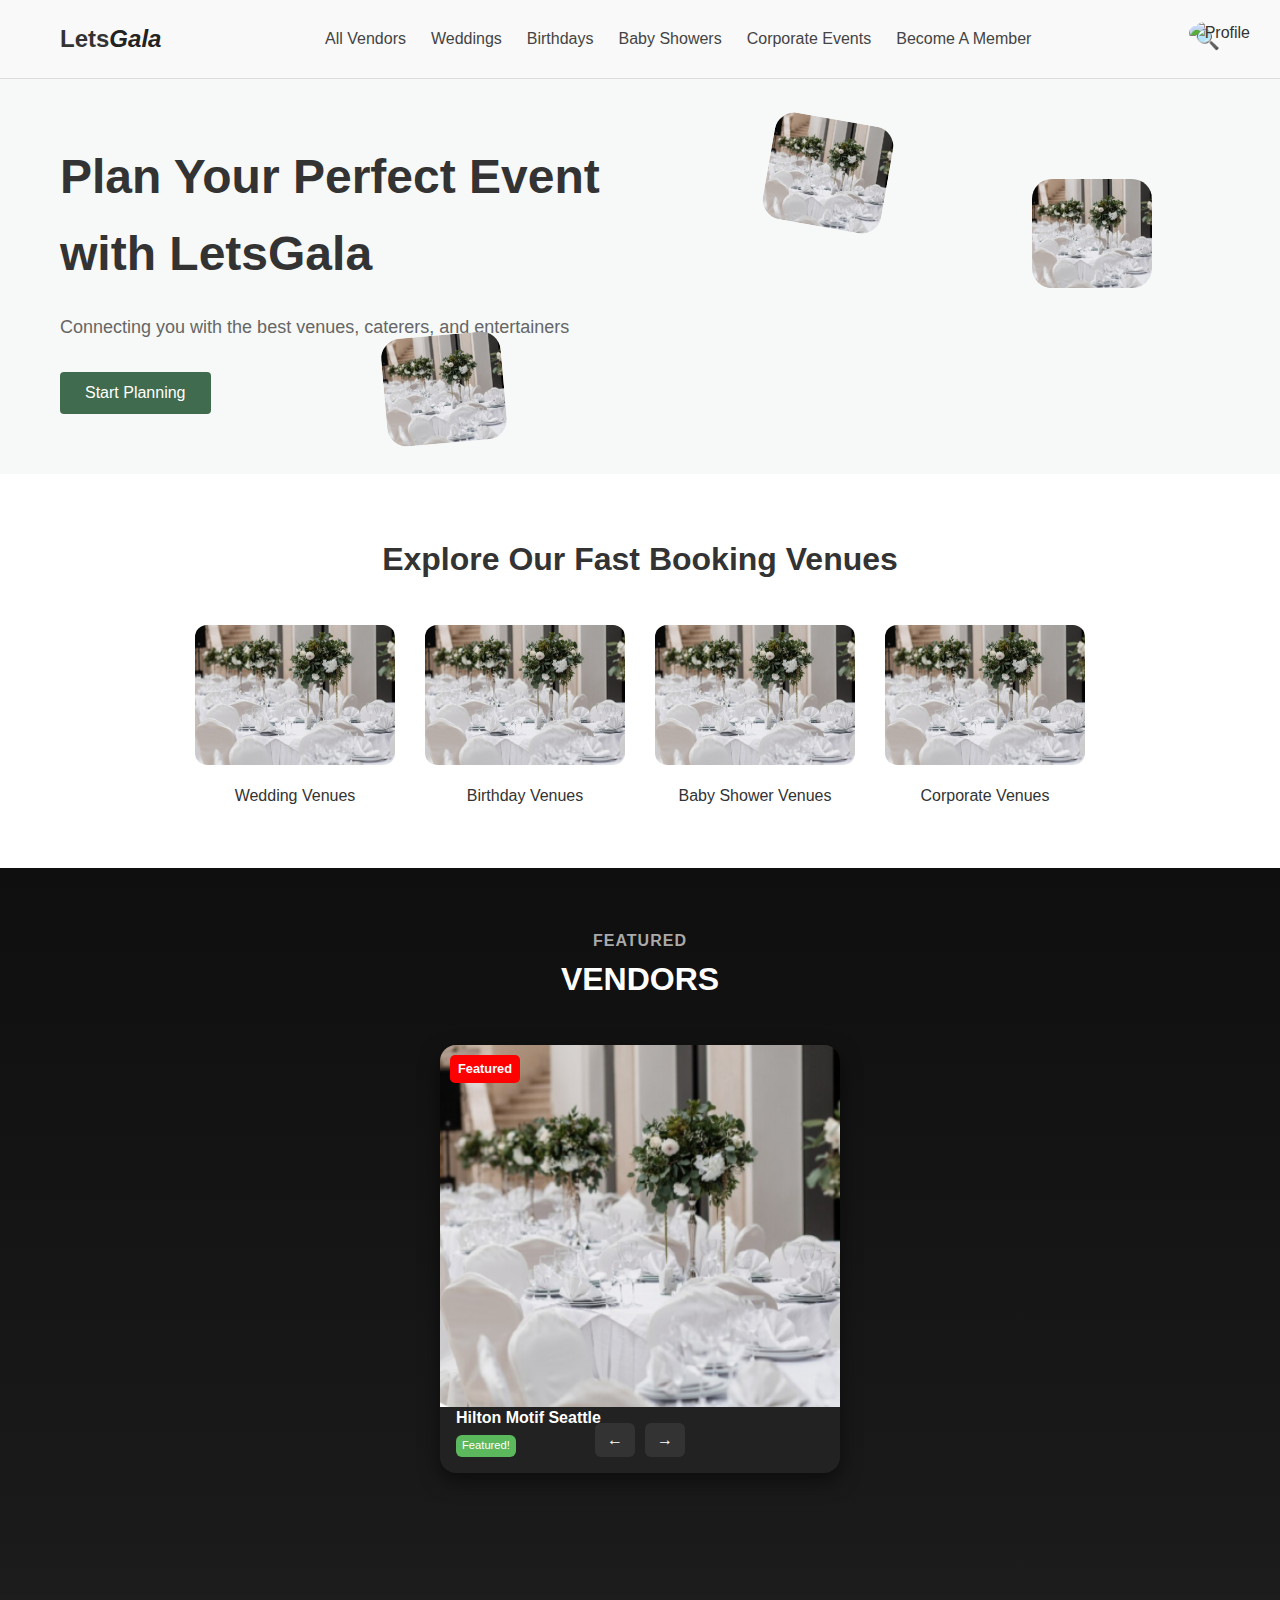
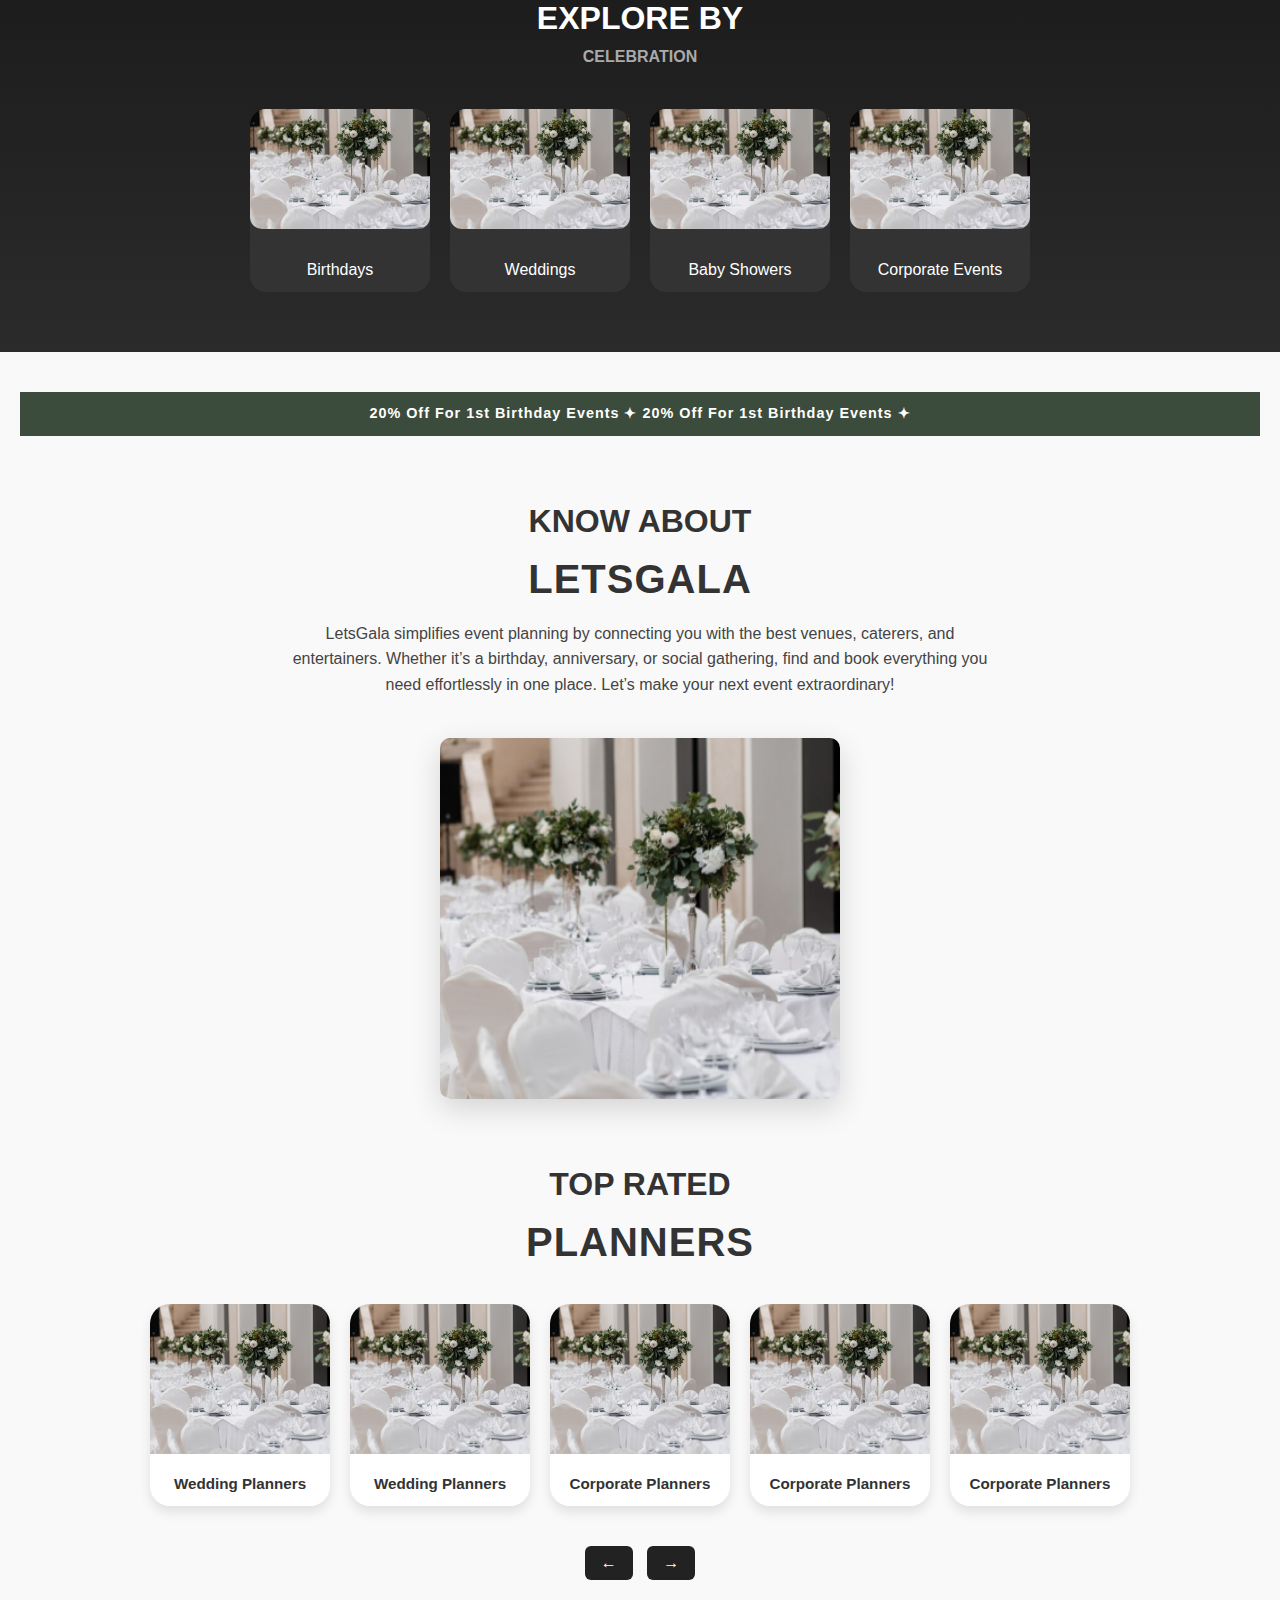
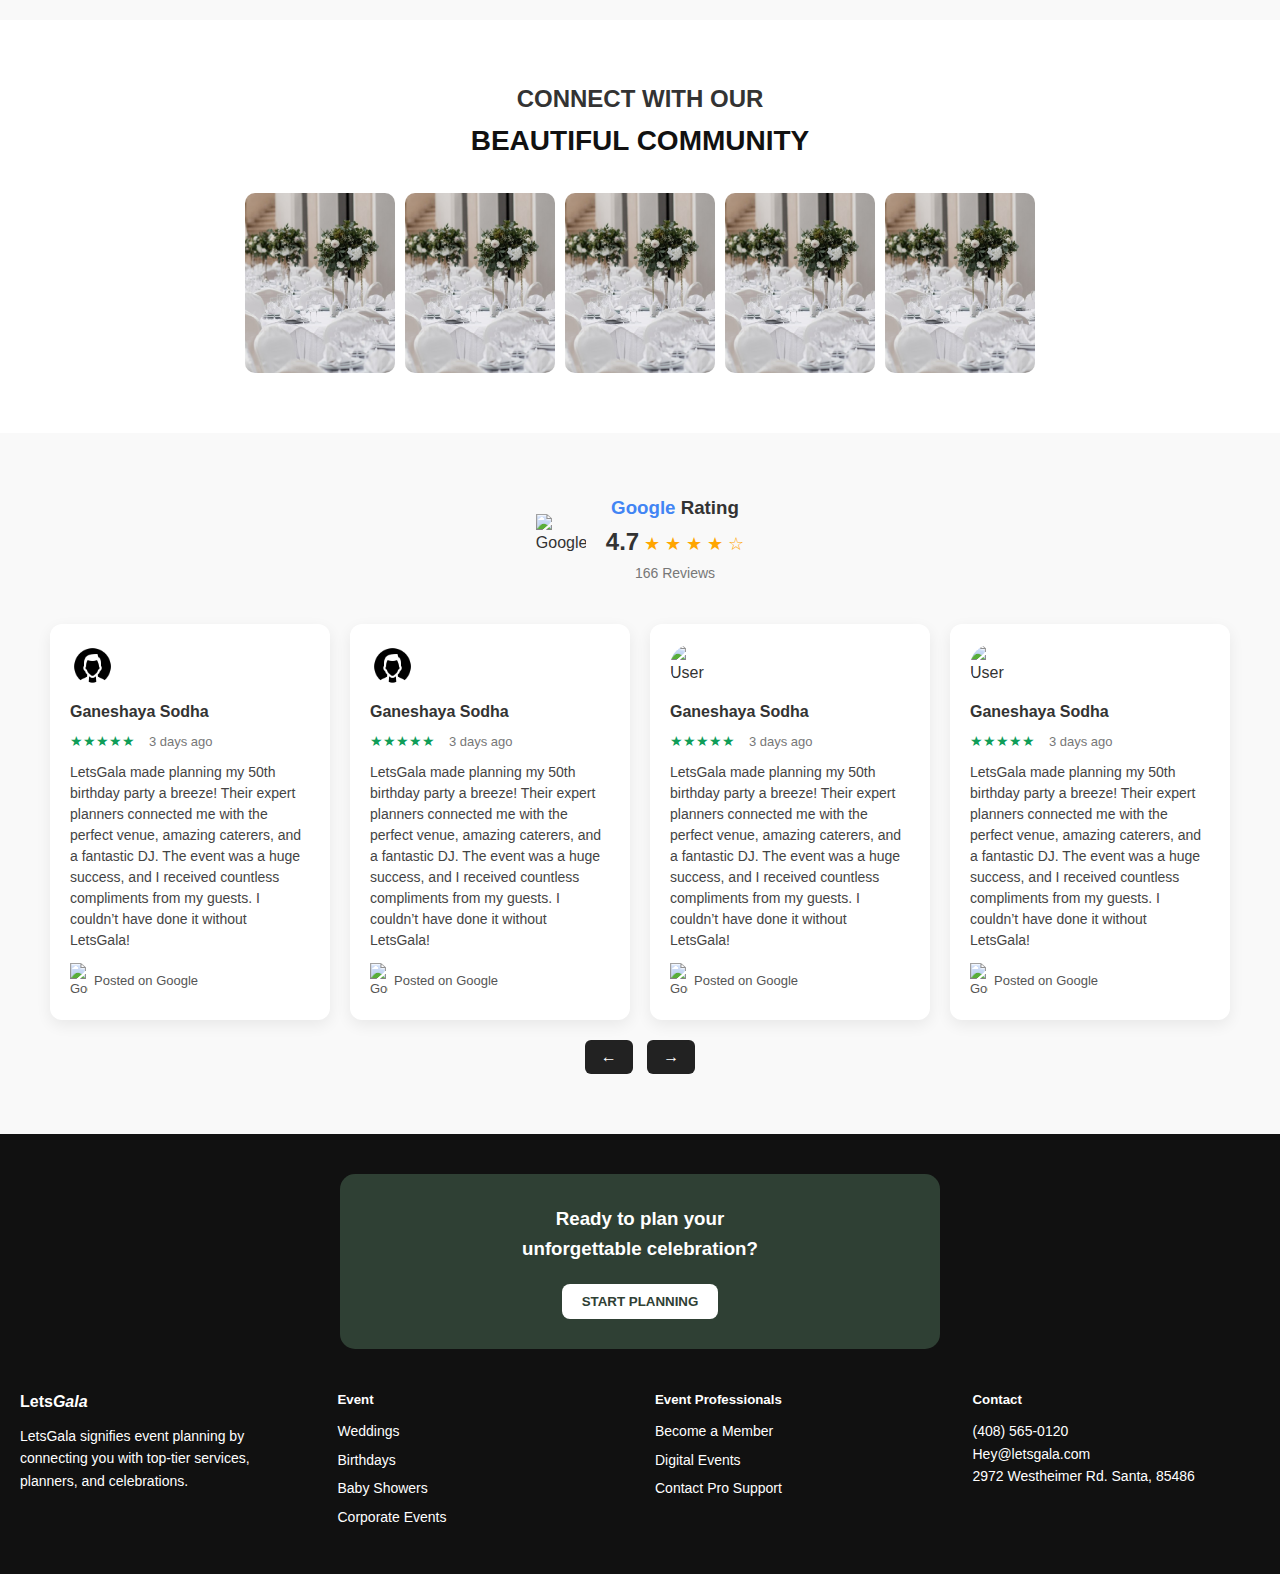
==== commit 9ee1ac45: "Update index.html" ====
--- a/index.html
+++ b/index.html
@@ -4,7 +4,7 @@
   <meta charset="UTF-8" />
   <meta name="viewport" content="width=device-width, initial-scale=1.0" />
   <title>LetsGala - Event Planning</title>
-  <link rel="stylesheet" href="css/style.css" />
+  <link rel="stylesheet" href="style.css" />
 </head>
 <body>
   <header>
--- a/style.css
+++ b/style.css
@@ -0,0 +1,943 @@
+/* Reset and base styles */
+* {
+    margin: 0;
+    padding: 0;
+    box-sizing: border-box;
+  }
+  
+  body {
+    font-family: 'Segoe UI', sans-serif;
+    color: #333;
+    background-color: #fff;
+    line-height: 1.6;
+  }
+  
+  /* Header */
+  header {
+    display: flex;
+    justify-content: space-between;
+    align-items: center;
+    padding: 20px 60px;
+    background: #f9f9f9;
+    border-bottom: 1px solid #ddd;
+  }
+  
+  .logo {
+    font-size: 24px;
+    font-weight: bold;
+  }
+  
+  .logo span {
+    color: #222;
+    font-style: italic;
+  }
+  
+  nav ul {
+    list-style: none;
+    display: flex;
+    gap: 25px;
+  }
+  
+  nav ul li a {
+    text-decoration: none;
+    color: #444;
+    font-weight: 500;
+  }
+  
+  .icon {
+    font-size: 20px;
+  }
+  
+  /* Hero Section */
+  .hero {
+    display: flex;
+    justify-content: space-between;
+    align-items: center;
+    padding: 60px;
+    position: relative;
+    background: #f6f9f7;
+    overflow: hidden;
+  }
+  
+  .text-content {
+    max-width: 600px;
+  }
+  
+  .hero h1 {
+    font-size: 48px;
+    font-weight: 700;
+    margin-bottom: 20px;
+  }
+  
+  .hero p {
+    font-size: 18px;
+    margin-bottom: 30px;
+    color: #666;
+  }
+  
+  .hero button {
+    padding: 12px 25px;
+    font-size: 16px;
+    background-color: #406b4e;
+    color: white;
+    border: none;
+    border-radius: 4px;
+    cursor: pointer;
+  }
+  
+  .images-decor img {
+    position: absolute;
+    width: 120px;
+    border-radius: 20px;
+    object-fit: cover;
+  }
+  
+  .shape1 {
+    top: 40px;
+    left: 60%;
+    transform: rotate(10deg);
+  }
+  
+  .shape2 {
+    bottom: 30px;
+    left: 30%;
+    transform: rotate(-5deg);
+  }
+  
+  .shape3 {
+    top: 100px;
+    right: 10%;
+  }
+  
+  /* Venues Section */
+  .venues {
+    text-align: center;
+    padding: 60px 20px;
+  }
+  
+  .venues h2 {
+    font-size: 32px;
+    margin-bottom: 40px;
+  }
+  
+  .venues span {
+    font-weight: bold;
+  }
+  
+  .venue-cards {
+    display: flex;
+    justify-content: center;
+    gap: 30px;
+    flex-wrap: wrap;
+  }
+  
+  .card {
+    width: 200px;
+    text-align: center;
+  }
+  
+  .card img {
+    width: 100%;
+    border-radius: 12px;
+    height: 140px;
+    object-fit: cover;
+    margin-bottom: 10px;
+  }
+  
+  .card p {
+    font-weight: 500;
+    font-size: 16px;
+  }
+
+  /* RESPONSIVE DESIGN */
+
+/* Medium screens (Tablets) */
+@media (max-width: 992px) {
+    header {
+      flex-direction: column;
+      align-items: flex-start;
+      padding: 20px;
+    }
+  
+    nav ul {
+      flex-wrap: wrap;
+      gap: 15px;
+      margin-top: 10px;
+    }
+  
+    .hero {
+      flex-direction: column;
+      text-align: center;
+      padding: 40px 20px;
+    }
+  
+    .text-content {
+      max-width: 100%;
+    }
+  
+    .images-decor img {
+      display: none; /* Hide decorative floating images on smaller screens */
+    }
+  
+    .venue-cards {
+      justify-content: center;
+      gap: 20px;
+    }
+  }
+  
+  /* Small screens (Phones) */
+  @media (max-width: 600px) {
+    header {
+      padding: 15px;
+    }
+  
+    .logo {
+      font-size: 20px;
+    }
+  
+    nav ul {
+      flex-direction: column;
+      align-items: flex-start;
+      gap: 10px;
+    }
+  
+    .hero h1 {
+      font-size: 32px;
+    }
+  
+    .hero p {
+      font-size: 16px;
+    }
+  
+    .hero button {
+      width: 100%;
+      font-size: 14px;
+      padding: 10px;
+    }
+  
+    .venues h2 {
+      font-size: 24px;
+    }
+  
+    .venue-cards {
+      flex-direction: column;
+      align-items: center;
+    }
+  
+    .card {
+      width: 90%;
+    }
+  
+    .card img {
+      height: 160px;
+    }
+  }
+  
+  /* Featured Vendors Section */
+.featured-vendors {
+    background: linear-gradient(to bottom, #0f0f0f, #1a1a1a);
+    color: white;
+    text-align: center;
+    padding: 60px 20px;
+    position: relative;
+  }
+  
+  .featured-vendors h2 {
+    font-size: 2rem;
+    font-weight: 600;
+    margin-bottom: 40px;
+  }
+  
+  .featured-vendors h2 span {
+    display: block;
+    font-size: 1rem;
+    color: #aaa;
+    letter-spacing: 1px;
+  }
+  
+  .vendor-card {
+    background-color: #222;
+    border-radius: 16px;
+    overflow: hidden;
+    max-width: 400px;
+    margin: 0 auto;
+    position: relative;
+    box-shadow: 0 8px 20px rgba(0, 0, 0, 0.5);
+  }
+  
+  .vendor-card img {
+    width: 100%;
+    height: auto;
+    display: block;
+  }
+  
+  .vendor-info {
+    position: absolute;
+    bottom: 16px;
+    left: 16px;
+    text-align: left;
+  }
+  
+  .vendor-info h3 {
+    font-size: 1rem;
+    font-weight: 600;
+    color: white;
+    margin: 0;
+  }
+  
+  .badge {
+    display: inline-block;
+    font-size: 0.7rem;
+    color: #fff;
+    background: #5cb85c;
+    padding: 2px 6px;
+    border-radius: 6px;
+    margin-top: 4px;
+  }
+  
+  .vendor-tag {
+    position: absolute;
+    top: 10px;
+    left: 10px;
+    background: red;
+    color: white;
+    font-size: 0.8rem;
+    font-weight: bold;
+    padding: 4px 8px;
+    border-radius: 5px;
+    z-index: 1;
+  }
+  
+  .vendor-controls {
+    display: flex;
+    justify-content: center;
+    gap: 10px;
+    margin: 16px 0;
+  }
+  
+  .vendor-controls button {
+    padding: 8px 12px;
+    background-color: #333;
+    border: none;
+    border-radius: 6px;
+    color: white;
+    font-size: 1rem;
+    cursor: pointer;
+    transition: background 0.3s ease;
+  }
+  
+  .vendor-controls button:hover {
+    background-color: #555;
+  }
+  
+  /* Celebration Section */
+  .celebration-section {
+    background: linear-gradient(to bottom, #1a1a1a, #2b2b2b);
+    padding: 60px 20px;
+    text-align: center;
+    color: white;
+  }
+  
+  .celebration-section h2 {
+    font-size: 2rem;
+    font-weight: 600;
+    margin-bottom: 40px;
+  }
+  
+  .celebration-section h2 span {
+    display: block;
+    font-size: 1rem;
+    color: #aaa;
+  }
+  
+  .celebration-cards {
+    display: flex;
+    flex-wrap: wrap;
+    justify-content: center;
+    gap: 20px;
+  }
+  
+  .celebration-cards .card {
+    background-color: #333;
+    border-radius: 16px;
+    overflow: hidden;
+    width: 180px;
+    transition: transform 0.3s ease, box-shadow 0.3s ease;
+  }
+  
+  .celebration-cards .card:hover {
+    transform: scale(1.05);
+    box-shadow: 0 6px 12px rgba(0, 0, 0, 0.4);
+  }
+  
+  .celebration-cards img {
+    width: 100%;
+    height: 120px;
+    object-fit: cover;
+  }
+  
+  .celebration-cards p {
+    padding: 10px 0;
+    margin: 0;
+    font-weight: 500;
+    color: #fff;
+  }
+  
+  /* Responsive Design */
+  @media screen and (max-width: 768px) {
+    .vendor-card {
+      max-width: 90%;
+    }
+  
+    .celebration-cards {
+      flex-direction: column;
+      align-items: center;
+    }
+  
+    .celebration-cards .card {
+      width: 80%;
+    }
+  }
+  
+  .know-about {
+    background: #f9f9f9;
+    font-family: 'Segoe UI', sans-serif;
+    padding: 40px 20px;
+    position: relative;
+  }
+  
+  .offer-strip {
+    background: #3c4c3c;
+    color: white;
+    text-align: center;
+    padding: 10px;
+    font-size: 0.9rem;
+    font-weight: bold;
+    letter-spacing: 1px;
+    position: relative;
+    overflow: hidden;
+    white-space: nowrap;
+  }
+  
+  .about-section {
+    text-align: center;
+    margin: 60px 0 40px;
+  }
+  
+  .about-section h2 {
+    font-size: 2rem;
+    font-weight: 600;
+    margin-bottom: 10px;
+  }
+  
+  .about-section h2 span {
+    display: block;
+    font-size: 2.5rem;
+    font-weight: 800;
+    letter-spacing: 1px;
+  }
+  
+  .about-section p {
+    font-size: 1rem;
+    max-width: 700px;
+    margin: 0 auto 40px;
+    color: #444;
+    line-height: 1.6;
+  }
+  
+  .about-image {
+    width: 90%;
+    max-width: 900px;
+    border-radius: 40px;
+    box-shadow: 0 10px 30px rgba(0,0,0,0.15);
+  }
+  
+  /* Planners Section */
+  .planner-section {
+    text-align: center;
+    margin-top: 60px;
+  }
+  
+  .planner-section h2 {
+    font-size: 2rem;
+    font-weight: 600;
+    margin-bottom: 30px;
+  }
+  
+  .planner-section h2 span {
+    display: block;
+    font-size: 2.5rem;
+    font-weight: 800;
+    letter-spacing: 1px;
+  }
+  
+  .planner-carousel {
+    display: flex;
+    justify-content: center;
+    gap: 20px;
+    flex-wrap: nowrap;
+    overflow-x: auto;
+    padding-bottom: 20px;
+    scrollbar-width: none;
+  }
+  
+  .planner-carousel::-webkit-scrollbar {
+    display: none;
+  }
+  
+  .planner-card {
+    flex: 0 0 auto;
+    background: #fff;
+    border-radius: 20px;
+    box-shadow: 0 6px 12px rgba(0,0,0,0.1);
+    width: 180px;
+    text-align: center;
+  }
+  
+  .planner-card img {
+    width: 100%;
+    height: 150px;
+    object-fit: cover;
+    border-top-left-radius: 20px;
+    border-top-right-radius: 20px;
+  }
+  
+  .planner-card p {
+    padding: 10px;
+    font-weight: 600;
+    font-size: 0.95rem;
+    color: #333;
+  }
+  
+  /* Carousel Navigation (optional static buttons) */
+  .carousel-nav {
+    margin-top: 10px;
+  }
+  
+  .carousel-nav button {
+    background: #222;
+    color: white;
+    border: none;
+    padding: 8px 16px;
+    margin: 0 5px;
+    font-size: 1rem;
+    border-radius: 6px;
+    cursor: pointer;
+    transition: background 0.3s;
+  }
+  
+  .carousel-nav button:hover {
+    background: #444;
+  }
+  
+  /* Responsive Design */
+  @media screen and (max-width: 768px) {
+    .about-image {
+      border-radius: 20px;
+    }
+  
+    .planner-card {
+      width: 150px;
+    }
+  }
+
+  .nav-icons {
+    position: absolute;
+    top: 20px;
+    right: 30px;
+  }
+  
+  .profile-icon {
+    width: 32px;
+    height: 32px;
+    cursor: pointer;
+    border-radius: 50%;
+    transition: transform 0.3s;
+  }
+  
+  .profile-icon:hover {
+    transform: scale(1.1);
+  }
+  
+  /* Slide-in profile popup */
+  .profile-popup {
+    position: fixed;
+    top: 0;
+    right: -350px; /* hidden off screen */
+    width: 300px;
+    height: 100%;
+    background: #ffffff;
+    box-shadow: -4px 0 15px rgba(0, 0, 0, 0.2);
+    transition: right 0.3s ease-in-out;
+    z-index: 1000;
+    padding: 40px 20px;
+  }
+  
+  .profile-popup.active {
+    right: 0;
+  }
+  
+  .profile-content h3 {
+    font-size: 1.2rem;
+    margin-bottom: 10px;
+  }
+  
+  .profile-content p {
+    font-size: 1rem;
+    margin: 5px 0;
+  }
+  
+  #closeProfile {
+    margin-top: 20px;
+    padding: 8px 14px;
+    border: none;
+    background: #333;
+    color: white;
+    border-radius: 6px;
+    cursor: pointer;
+    transition: background 0.3s;
+  }
+  
+  #closeProfile:hover {
+    background: #555;
+  }
+
+  .nav-icons {
+    position: absolute;
+    top: 20px;
+    right: 30px;
+  }
+  
+  .profile-icon {
+    width: 32px;
+    height: 32px;
+    cursor: pointer;
+    border-radius: 50%;
+    transition: transform 0.3s;
+  }
+  
+  .profile-icon:hover {
+    transform: scale(1.1);
+  }
+  
+  /* Slide-in profile popup */
+  .profile-popup {
+    position: fixed;
+    top: 0;
+    right: -350px; /* hidden off screen */
+    width: 300px;
+    height: 100%;
+    background: #ffffff;
+    box-shadow: -4px 0 15px rgba(0, 0, 0, 0.2);
+    transition: right 0.3s ease-in-out;
+    z-index: 1000;
+    padding: 40px 20px;
+  }
+  
+  .profile-popup.active {
+    right: 0;
+  }
+  
+  .profile-content h3 {
+    font-size: 1.2rem;
+    margin-bottom: 10px;
+  }
+  
+  .profile-content p {
+    font-size: 1rem;
+    margin: 5px 0;
+  }
+  
+  #closeProfile {
+    margin-top: 20px;
+    padding: 8px 14px;
+    border: none;
+    background: #333;
+    color: white;
+    border-radius: 6px;
+    cursor: pointer;
+    transition: background 0.3s;
+  }
+  
+  #closeProfile:hover {
+    background: #555;
+  }
+
+
+  .profile-content h2 {
+    font-size: 22px;
+    font-weight: 700;
+    margin-bottom: 10px;
+    background: linear-gradient(to right, #ff9ee4, #caa8ff); /* soft pink to lavender */
+    -webkit-background-clip: text;
+    -webkit-text-fill-color: transparent;
+  }
+  
+  .profile-content .quote {
+    font-style: italic;
+    color: #f5c9ff; /* soft pinkish glow */
+    margin: 10px 0 20px 0;
+    font-size: 14px;
+  }
+  
+  .user-image {
+    width: 80px;       /* Adjust the size as needed */
+    height: 80px;
+    border-radius: 50%; /* Makes it circular */
+    object-fit: cover;
+    margin-bottom: 15px;
+    border: 2px solid #fff; /* Optional: adds a clean border */
+    box-shadow: 0 0 10px rgba(255, 255, 255, 0.3); /* Soft glow effect */
+  }
+
+  .about-image {
+    width: 70%;             /* Shrink overall size */
+    max-width: 400px;       /* Ensures it doesn't grow too big on large screens */
+    height: auto;           /* Keeps aspect ratio */
+    display: block;
+    margin: 20px auto;      /* Centered with spacing */
+    border-radius: 10px;    /* Optional: soft corners */
+  }
+  
+  
+  .user-info p {
+    font-size: 16px;
+    color: #ffd6f5; /* light rosy pink */
+    margin-bottom: 5px;
+    font-weight: 500;
+  }
+  
+  .footer-note {
+    margin-top: 20px;
+    font-size: 13px;
+    color: #e3baff; /* pastel violet */
+    font-style: italic;
+  }
+  
+  .community-section {
+    background: #fff;
+    text-align: center;
+    padding: 60px 20px;
+  }
+  
+  .community-section .highlight {
+    font-weight: 800;
+    font-size: 28px;
+    color: #111;
+  }
+  
+  .community-gallery {
+    display: flex;
+    justify-content: center;
+    flex-wrap: wrap;
+    gap: 10px;
+    margin-top: 30px;
+  }
+  
+  .community-gallery img {
+    height: 180px;
+    border-radius: 10px;
+    object-fit: cover;
+    width: 150px;
+  }
+  
+  /* CTA Footer Styles */
+  .cta-footer {
+    background-color: #111;
+    color: white;
+    padding: 40px 20px;
+  }
+  
+  .cta-box {
+    background-color: #2f4034;
+    border-radius: 15px;
+    padding: 30px;
+    max-width: 600px;
+    margin: 0 auto 40px;
+    text-align: center;
+  }
+  
+  .cta-box .emphasis {
+    color: #fff;
+    font-weight: bold;
+  }
+  
+  .cta-button {
+    background: #fff;
+    color: #2f4034;
+    border: none;
+    padding: 10px 20px;
+    margin-top: 20px;
+    border-radius: 8px;
+    cursor: pointer;
+    font-weight: 600;
+  }
+  
+  .footer-grid {
+    display: grid;
+    grid-template-columns: repeat(auto-fit, minmax(200px, 1fr));
+    gap: 30px;
+    text-align: left;
+  }
+  
+  .footer-column h4, .footer-column h5 {
+    font-weight: 700;
+    margin-bottom: 10px;
+  }
+  
+  .footer-column p, .footer-column li {
+    font-size: 14px;
+    line-height: 1.6;
+  }
+  
+  .footer-column ul {
+    list-style: none;
+    padding: 0;
+  }
+  
+  .footer-column li {
+    margin-bottom: 6px;
+  }
+  
+  .logo-accent {
+    color: #fff;
+    font-style: italic;
+  }
+  
+  .social-icons {
+    margin-top: 10px;
+  }
+  
+  .social-icons i {
+    font-size: 18px;
+    margin-right: 10px;
+  }
+  
+  .reviews-section {
+    background: #f9f9f9;
+    padding: 60px 20px;
+    text-align: center;
+    font-family: 'Segoe UI', sans-serif;
+  }
+  
+  .review-header {
+    display: flex;
+    align-items: center;
+    justify-content: center;
+    gap: 20px;
+    flex-wrap: wrap;
+    margin-bottom: 40px;
+  }
+  
+  .google-icon {
+    width: 50px;
+    height: 50px;
+  }
+  
+  .google-text {
+    color: #4285F4;
+  }
+  
+  .rating-info h3 {
+    margin: 0;
+    font-weight: 600;
+  }
+  
+  .rating-score {
+    font-size: 24px;
+    font-weight: bold;
+    color: #333;
+  }
+  
+  .stars {
+    font-size: 18px;
+    color: #FFA500;
+  }
+  
+  .review-count {
+    display: block;
+    color: #777;
+    font-size: 14px;
+  }
+  
+  .reviews-carousel {
+    display: flex;
+    justify-content: center;
+    gap: 20px;
+    flex-wrap: wrap;
+  }
+  
+  .review-card {
+    background: #fff;
+    border-radius: 12px;
+    padding: 20px;
+    width: 280px;
+    box-shadow: 0 5px 15px rgba(0, 0, 0, 0.07);
+    text-align: left;
+    display: flex;
+    flex-direction: column;
+    align-items: flex-start;
+  }
+  
+  .profile-pic {
+    width: 45px;
+    height: 45px;
+    border-radius: 50%;
+    margin-bottom: 10px;
+  }
+  
+  .review-content h4 {
+    margin: 0 0 5px;
+    font-size: 16px;
+  }
+  
+  .stars-small {
+    color: #0f9d58;
+    font-size: 14px;
+    margin-bottom: 10px;
+  }
+  
+  .date {
+    color: #777;
+    font-size: 13px;
+    margin-left: 10px;
+  }
+  
+  .review-content p {
+    font-size: 14px;
+    color: #444;
+    line-height: 1.5;
+  }
+  
+  .google-badge {
+    display: flex;
+    align-items: center;
+    margin-top: 12px;
+    font-size: 13px;
+    color: #555;
+  }
+  
+  .g-icon-small {
+    width: 18px;
+    margin-right: 6px;
+  }
+  
+  .carousel-nav {
+    margin-top: 20px;
+  }
+  
+  .nav-btn {
+    background: #eee;
+    border: none;
+    padding: 10px 15px;
+    font-size: 20px;
+    margin: 0 5px;
+    border-radius: 50%;
+    cursor: pointer;
+    transition: background 0.3s;
+  }
+  
+  .nav-btn:hover {
+    background: #ccc;
+  }
+  